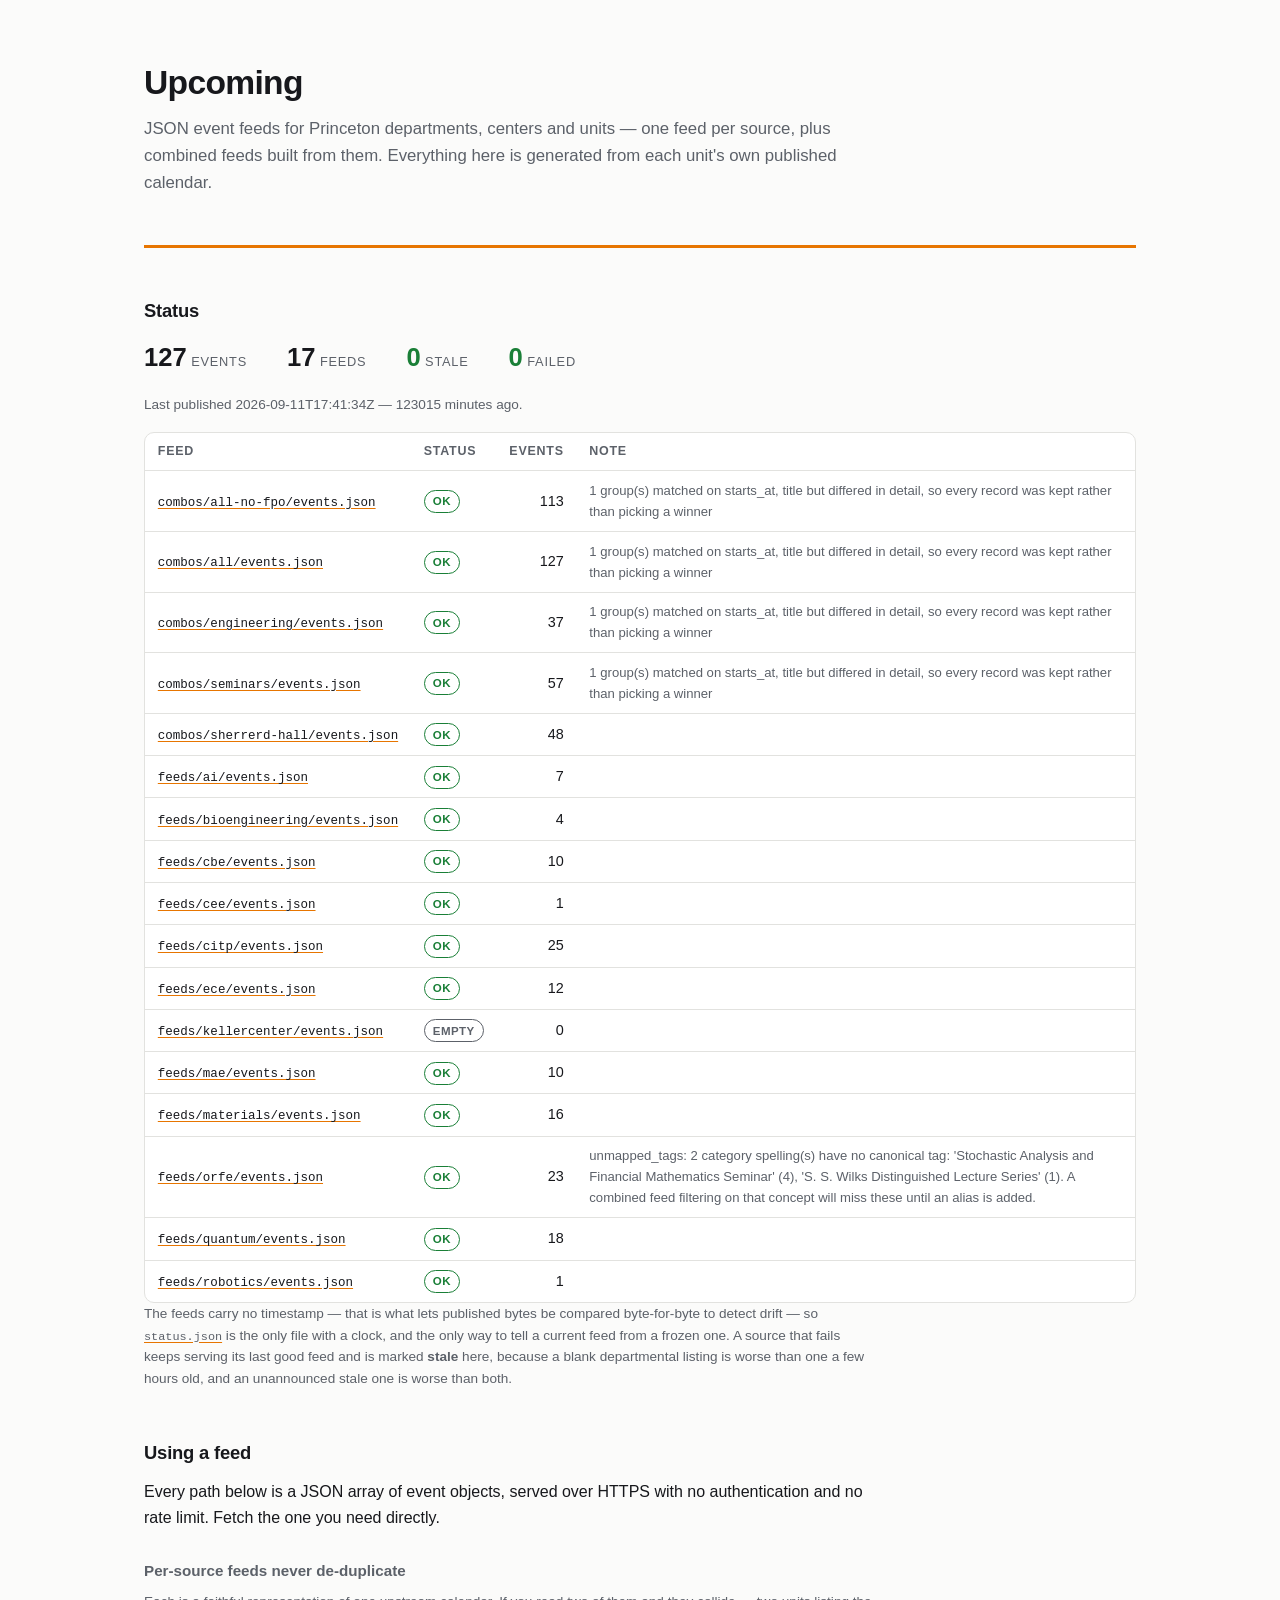
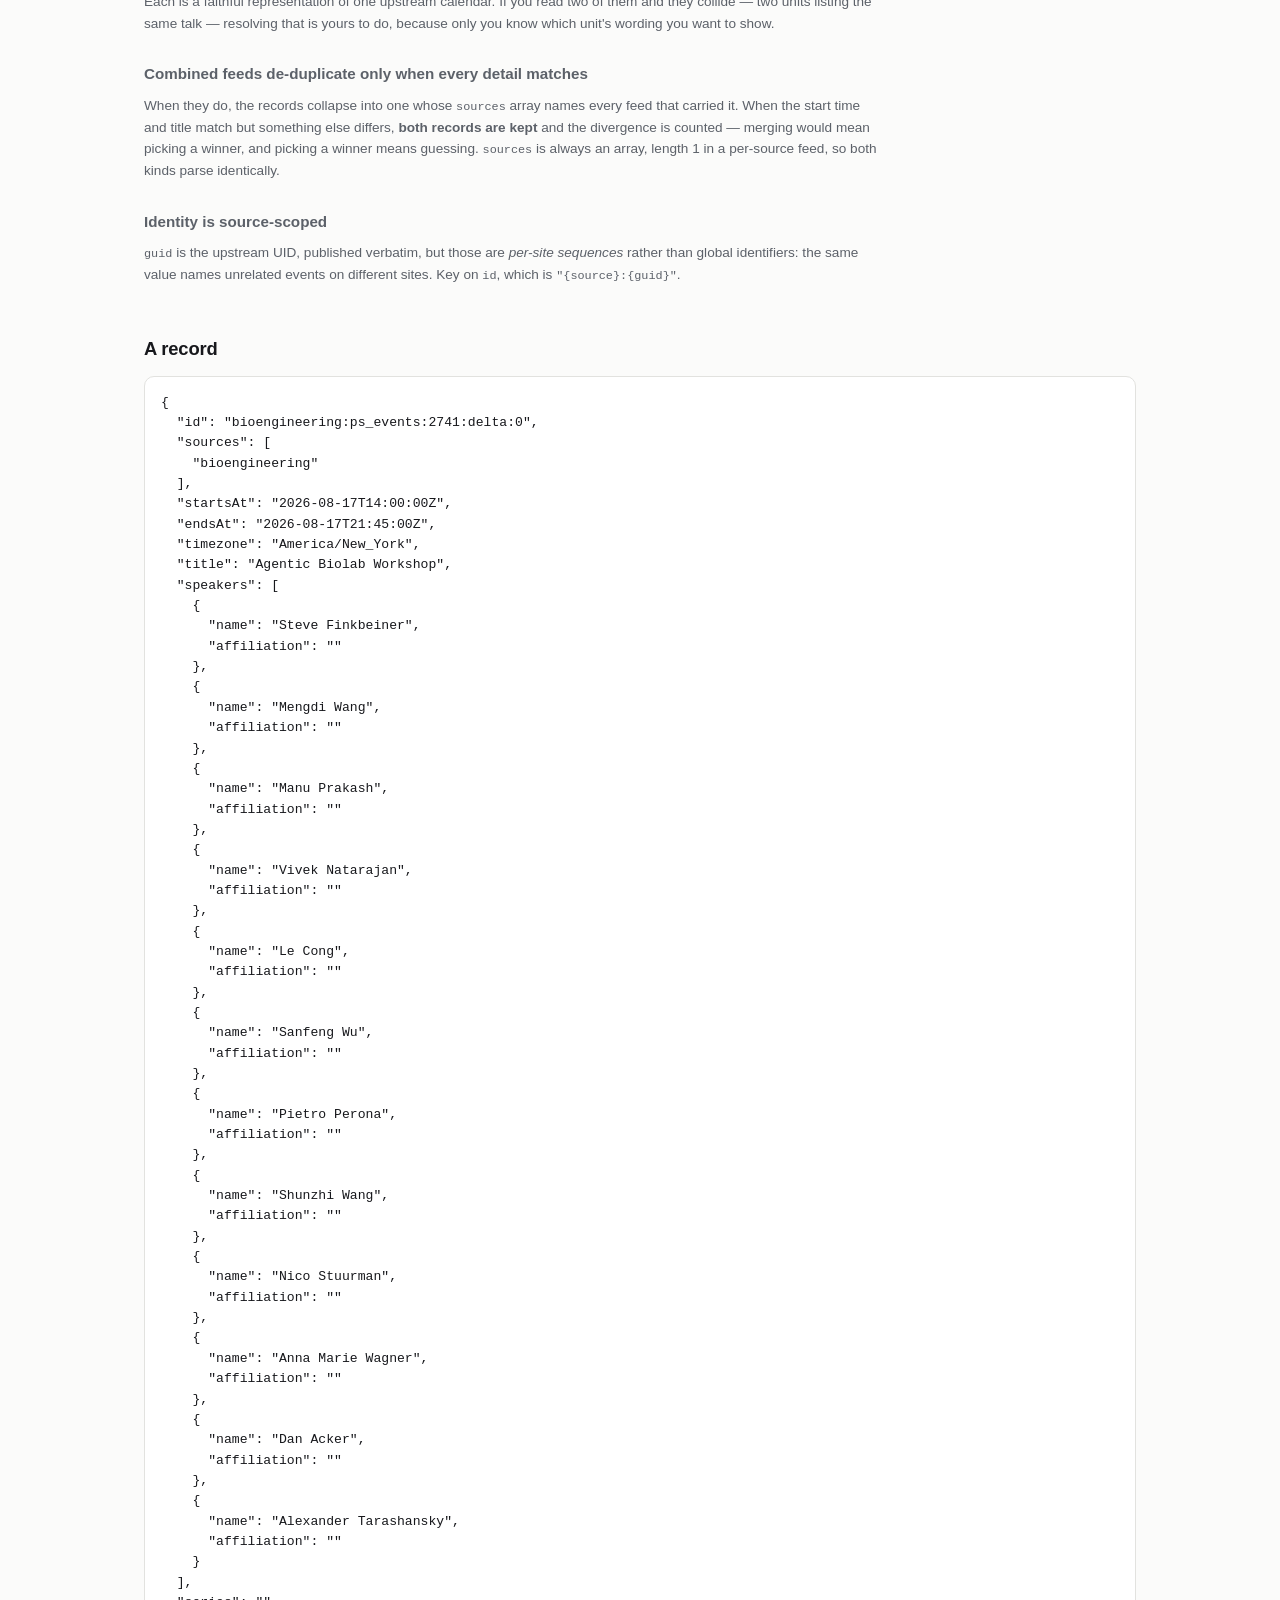
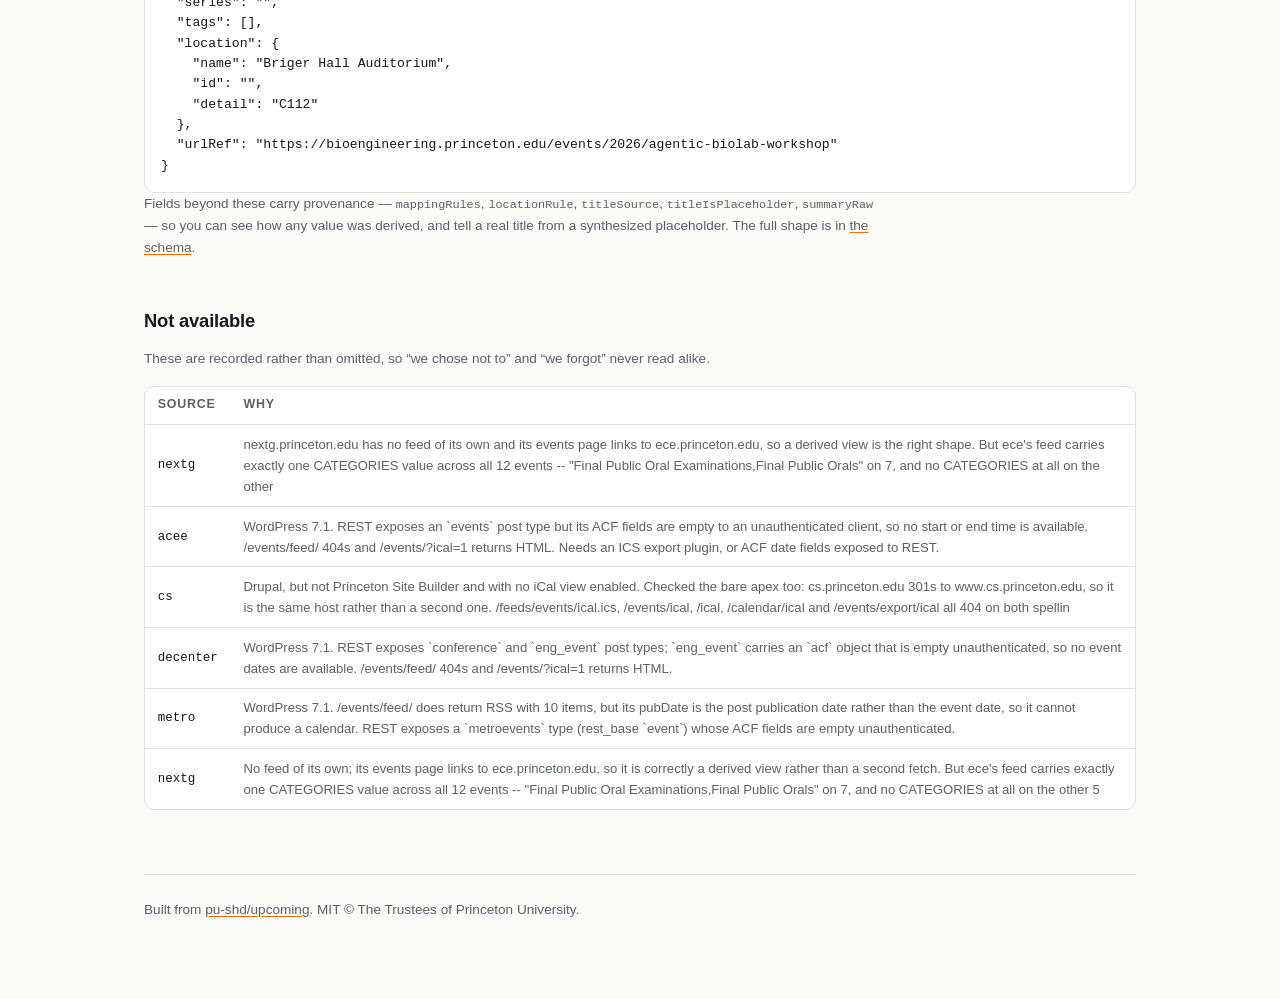
==== index.html @ e115f60d "Publish 2026-09-11T17:41:34Z" ====
<!doctype html>
<html lang="en">
<head>
<meta charset="utf-8">
<meta name="viewport" content="width=device-width, initial-scale=1">
<title>Upcoming — Princeton event feeds</title>
<meta name="description" content="JSON event feeds for Princeton departments, centers and units, with a published health manifest.">
<style>
  :root {
    color-scheme: light dark;
    --bg: #fbfbfa; --fg: #17181c; --dim: #5c6169; --line: #e2e2df;
    --card: #ffffff; --accent: #e77500; --ok: #1a7f37; --warn: #9a6700; --bad: #cf222e;
    --mono: ui-monospace, SFMono-Regular, "SF Mono", Menlo, Consolas, monospace;
  }
  @media (prefers-color-scheme: dark) {
    :root {
      --bg: #16171a; --fg: #e8e8e6; --dim: #9aa0a8; --line: #2b2d31;
      --card: #1c1e22; --accent: #f5942e; --ok: #3fb950; --warn: #d29922; --bad: #f85149;
    }
  }
  * { box-sizing: border-box; }
  body {
    margin: 0; padding: 0 1.25rem 5rem; background: var(--bg); color: var(--fg);
    font: 16px/1.6 -apple-system, BlinkMacSystemFont, "Segoe UI", Roboto, sans-serif;
    -webkit-font-smoothing: antialiased;
  }
  main { max-width: 62rem; margin: 0 auto; }
  header { padding: 3.5rem 0 2rem; border-bottom: 3px solid var(--accent); margin-bottom: 2.5rem; }
  h1 { margin: 0 0 .4rem; font-size: 2.1rem; letter-spacing: -.02em; }
  h2 { margin: 3rem 0 .75rem; font-size: 1.15rem; letter-spacing: -.01em; }
  h3 { margin: 1.75rem 0 .5rem; font-size: .95rem; color: var(--dim); font-weight: 600; }
  p  { margin: 0 0 1rem; max-width: 46rem; }
  .lede { font-size: 1.05rem; color: var(--dim); max-width: 44rem; }
  a { color: inherit; text-decoration-color: var(--accent); text-underline-offset: 2px; }
  code, .mono { font-family: var(--mono); font-size: .87em; }
  .card { background: var(--card); border: 1px solid var(--line); border-radius: 10px; }
  .scroll { overflow-x: auto; -webkit-overflow-scrolling: touch; }
  table { border-collapse: collapse; width: 100%; font-size: .9rem; }
  th, td { text-align: left; padding: .55rem .8rem; border-bottom: 1px solid var(--line); }
  th { font-weight: 600; font-size: .78rem; text-transform: uppercase; letter-spacing: .06em; color: var(--dim); }
  tbody tr:last-child td { border-bottom: 0; }
  td.n { text-align: right; font-variant-numeric: tabular-nums; }
  .pill {
    display: inline-block; padding: .08rem .5rem; border-radius: 999px;
    font-size: .72rem; font-weight: 600; text-transform: uppercase; letter-spacing: .04em;
    border: 1px solid currentColor;
  }
  .ok { color: var(--ok); } .warn { color: var(--warn); } .bad { color: var(--bad); }
  .dim { color: var(--dim); }
  .beat { display: flex; flex-wrap: wrap; gap: 1.5rem 2.5rem; align-items: baseline; margin-bottom: 1rem; }
  .beat b { font-size: 1.6rem; font-weight: 600; font-variant-numeric: tabular-nums; }
  .beat span { color: var(--dim); font-size: .8rem; text-transform: uppercase; letter-spacing: .06em; }
  .note { font-size: .85rem; color: var(--dim); max-width: 46rem; }
  .reason { font-size: .82rem; color: var(--dim); }
  pre { margin: 0; padding: 1rem; overflow-x: auto; font-family: var(--mono); font-size: .82rem; line-height: 1.55; }
  footer { margin-top: 4rem; padding-top: 1.5rem; border-top: 1px solid var(--line); font-size: .85rem; color: var(--dim); }
  #error { display: none; padding: 1rem; color: var(--bad); }
</style>
</head>
<body>
<main>

<header>
  <h1>Upcoming</h1>
  <p class="lede">
    JSON event feeds for Princeton departments, centers and units — one feed per source,
    plus combined feeds built from them. Everything here is generated from each unit's
    own published calendar.
  </p>
</header>

<!-- The page reads status.json rather than being generated alongside the feeds, so it
     cannot drift out of step with them and can be edited without a pipeline run. -->
<section>
  <h2>Status</h2>
  <div class="beat" id="beat"><span>loading…</span></div>
  <p class="note" id="stamp"></p>
  <div class="card scroll">
    <table>
      <thead>
        <tr><th>Feed</th><th>Status</th><th class="n">Events</th><th>Note</th></tr>
      </thead>
      <tbody id="rows"></tbody>
    </table>
  </div>
  <div id="error" class="card">
    Could not read <code>status.json</code>. The site is serving this page but not its
    manifest, which is itself a fault worth reporting.
  </div>
  <p class="note">
    The feeds carry no timestamp — that is what lets published bytes be compared
    byte-for-byte to detect drift — so
    <a href="status.json"><code>status.json</code></a> is the only file with a clock, and
    the only way to tell a current feed from a frozen one. A source that fails keeps
    serving its last good feed and is marked <b>stale</b> here, because a blank
    departmental listing is worse than one a few hours old, and an unannounced stale one
    is worse than both.
  </p>
</section>

<section>
  <h2>Using a feed</h2>
  <p>
    Every path below is a JSON array of event objects, served over HTTPS with no
    authentication and no rate limit. Fetch the one you need directly.
  </p>

  <h3>Per-source feeds never de-duplicate</h3>
  <p class="note">
    Each is a faithful representation of one upstream calendar. If you read two of them
    and they collide — two units listing the same talk — resolving that is yours to do,
    because only you know which unit's wording you want to show.
  </p>

  <h3>Combined feeds de-duplicate only when every detail matches</h3>
  <p class="note">
    When they do, the records collapse into one whose <code>sources</code> array names
    every feed that carried it. When the start time and title match but something else
    differs, <b>both records are kept</b> and the divergence is counted — merging would
    mean picking a winner, and picking a winner means guessing.
    <code>sources</code> is always an array, length 1 in a per-source feed, so both kinds
    parse identically.
  </p>

  <h3>Identity is source-scoped</h3>
  <p class="note">
    <code>guid</code> is the upstream UID, published verbatim, but those are
    <em>per-site sequences</em> rather than global identifiers: the same value names
    unrelated events on different sites. Key on <code>id</code>, which is
    <code>"{source}:{guid}"</code>.
  </p>
</section>

<section>
  <h2>A record</h2>
  <div class="card scroll"><pre id="sample">loading…</pre></div>
  <p class="note">
    Fields beyond these carry provenance — <code>mappingRules</code>,
    <code>locationRule</code>, <code>titleSource</code>,
    <code>titleIsPlaceholder</code>, <code>summaryRaw</code> — so you can see how any
    value was derived, and tell a real title from a synthesized placeholder. The full
    shape is in <a href="https://github.com/pu-shd/upcoming/blob/main/schema/event.schema.json">the schema</a>.
  </p>
</section>

<section>
  <h2>Not available</h2>
  <p class="note">
    These are recorded rather than omitted, so &ldquo;we chose not to&rdquo; and
    &ldquo;we forgot&rdquo; never read alike.
  </p>
  <div class="card scroll">
    <table>
      <thead><tr><th>Source</th><th>Why</th></tr></thead>
      <tbody id="disabled"></tbody>
    </table>
  </div>
</section>

<footer>
  Built from <a href="https://github.com/pu-shd/upcoming">pu-shd/upcoming</a>.
  MIT © The Trustees of Princeton University.
</footer>

</main>

<script>
(function () {
  var pill = function (text, kind) {
    return '<span class="pill ' + kind + '">' + text + '</span>';
  };
  var esc = function (s) {
    return String(s == null ? '' : s).replace(/[&<>"]/g, function (c) {
      return { '&': '&amp;', '<': '&lt;', '>': '&gt;', '"': '&quot;' }[c];
    });
  };

  fetch('status.json', { cache: 'no-store' })
    .then(function (r) { if (!r.ok) { throw new Error(r.status); } return r.json(); })
    .then(function (doc) {
      var feeds = doc.feeds || [];
      var live = feeds.filter(function (f) { return f.status !== 'disabled'; });
      var gone = feeds.filter(function (f) { return f.status === 'disabled'; });
      var s = doc.summary || {};

      document.getElementById('beat').innerHTML =
        '<div><b>' + (s.events || 0) + '</b> <span>events</span></div>' +
        '<div><b>' + live.length + '</b> <span>feeds</span></div>' +
        '<div class="' + (s.stale ? 'warn' : 'ok') + '"><b>' + (s.stale || 0) +
        '</b> <span>stale</span></div>' +
        '<div class="' + (s.failed ? 'bad' : 'ok') + '"><b>' + (s.failed || 0) +
        '</b> <span>failed</span></div>';

      // Rendered from the published stamp rather than from the browser's clock, so what
      // this line claims is exactly what the manifest says.
      var when = doc.generatedAt;
      var age = Math.round((Date.now() - Date.parse(when)) / 60000);
      document.getElementById('stamp').textContent =
        'Last published ' + when + (isFinite(age) ? ' — ' + age + ' minutes ago.' : '.');

      document.getElementById('rows').innerHTML = live.map(function (f) {
        var kind = f.stale ? 'warn' : (f.status === 'ok' ? 'ok' :
                   f.status === 'empty' ? 'dim' : 'bad');
        var label = f.stale ? 'stale' : f.status;
        var note = [f.detail].concat(f.notes || []).filter(Boolean).join(' ');
        return '<tr><td><a class="mono" href="' + esc(f.path) + '">' + esc(f.path) +
               '</a></td><td>' + pill(esc(label), kind) + '</td><td class="n">' +
               f.events + '</td><td class="reason">' + esc(note) + '</td></tr>';
      }).join('');

      document.getElementById('disabled').innerHTML = gone.map(function (f) {
        var name = f.path.replace(/^(feeds|combos)\//, '').replace(/\/events\.json$/, '');
        return '<tr><td class="mono">' + esc(name) + '</td><td class="reason">' +
               esc(f.detail) + '</td></tr>';
      }).join('');

      // A real record from a real feed, so the example cannot describe a shape we do not
      // actually publish.
      var first = live.filter(function (f) { return f.events > 0; })[0];
      return first ? fetch(first.path).then(function (r) { return r.json(); }) : null;
    })
    .then(function (events) {
      if (!events || !events.length) { return; }
      var e = events[0];
      var keep = ['id', 'sources', 'startsAt', 'endsAt', 'timezone', 'title', 'speakers',
                  'series', 'tags', 'location', 'urlRef'];
      var trimmed = {};
      keep.forEach(function (k) { if (k in e) { trimmed[k] = e[k]; } });
      document.getElementById('sample').textContent = JSON.stringify(trimmed, null, 2);
    })
    .catch(function () {
      document.getElementById('beat').innerHTML = '';
      document.getElementById('stamp').textContent = '';
      document.getElementById('error').style.display = 'block';
      document.getElementById('sample').textContent =
        'Could not load a sample record.';
    });
})();
</script>
</body>
</html>
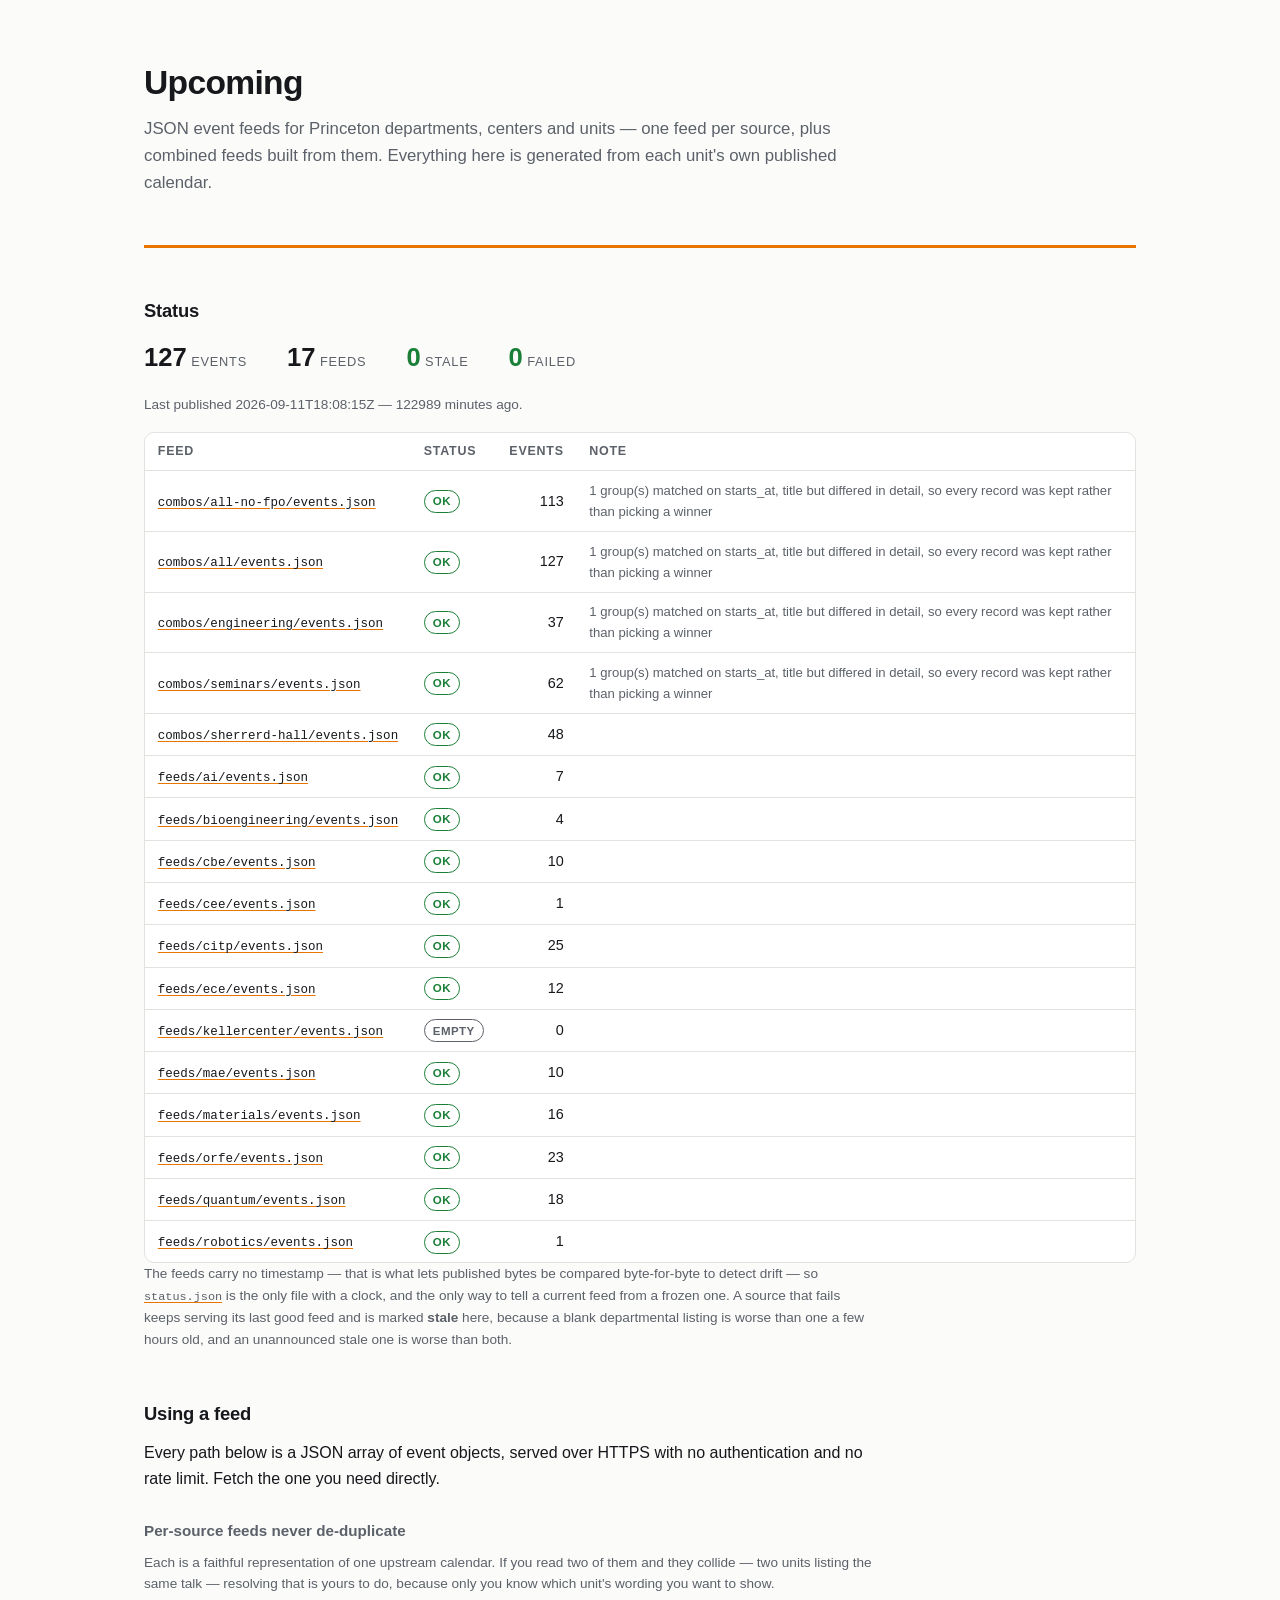
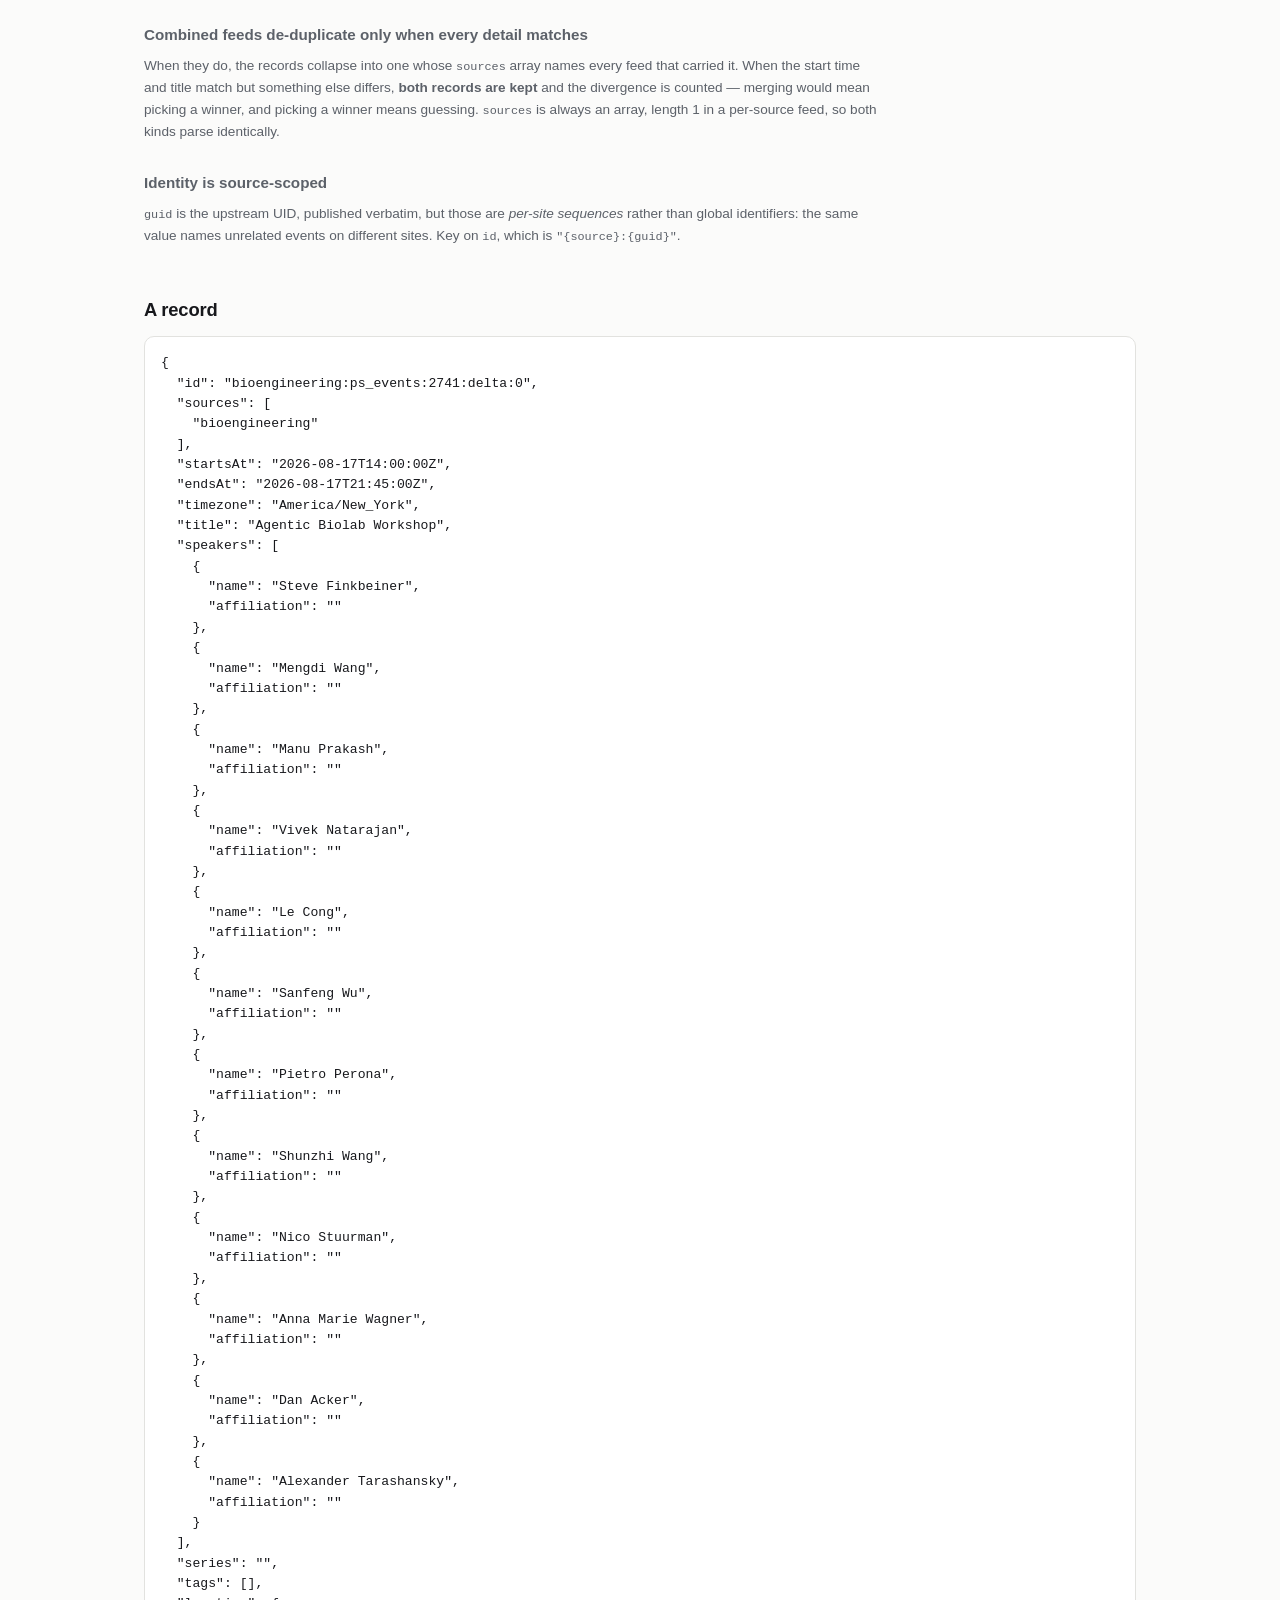
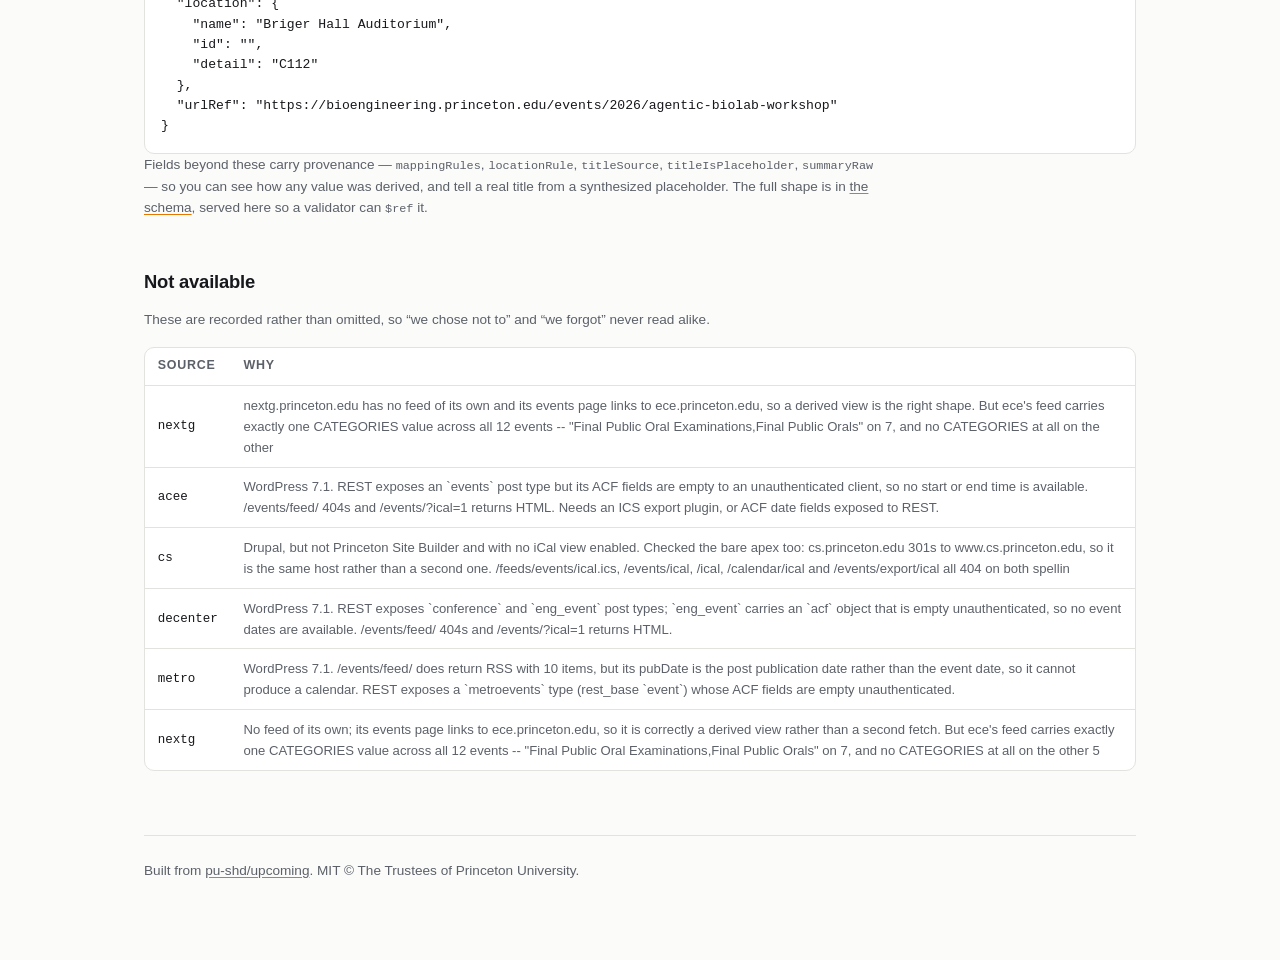
==== commit 9db1bb8f: "Publish 2026-09-11T18:08:15Z" ====
--- a/index.html
+++ b/index.html
@@ -139,7 +139,8 @@
     <code>locationRule</code>, <code>titleSource</code>,
     <code>titleIsPlaceholder</code>, <code>summaryRaw</code> — so you can see how any
     value was derived, and tell a real title from a synthesized placeholder. The full
-    shape is in <a href="https://github.com/pu-shd/upcoming/blob/main/schema/event.schema.json">the schema</a>.
+    shape is in <a href="schema/events.schema.json">the schema</a>, served here so a
+    validator can <code>$ref</code> it.
   </p>
 </section>
 
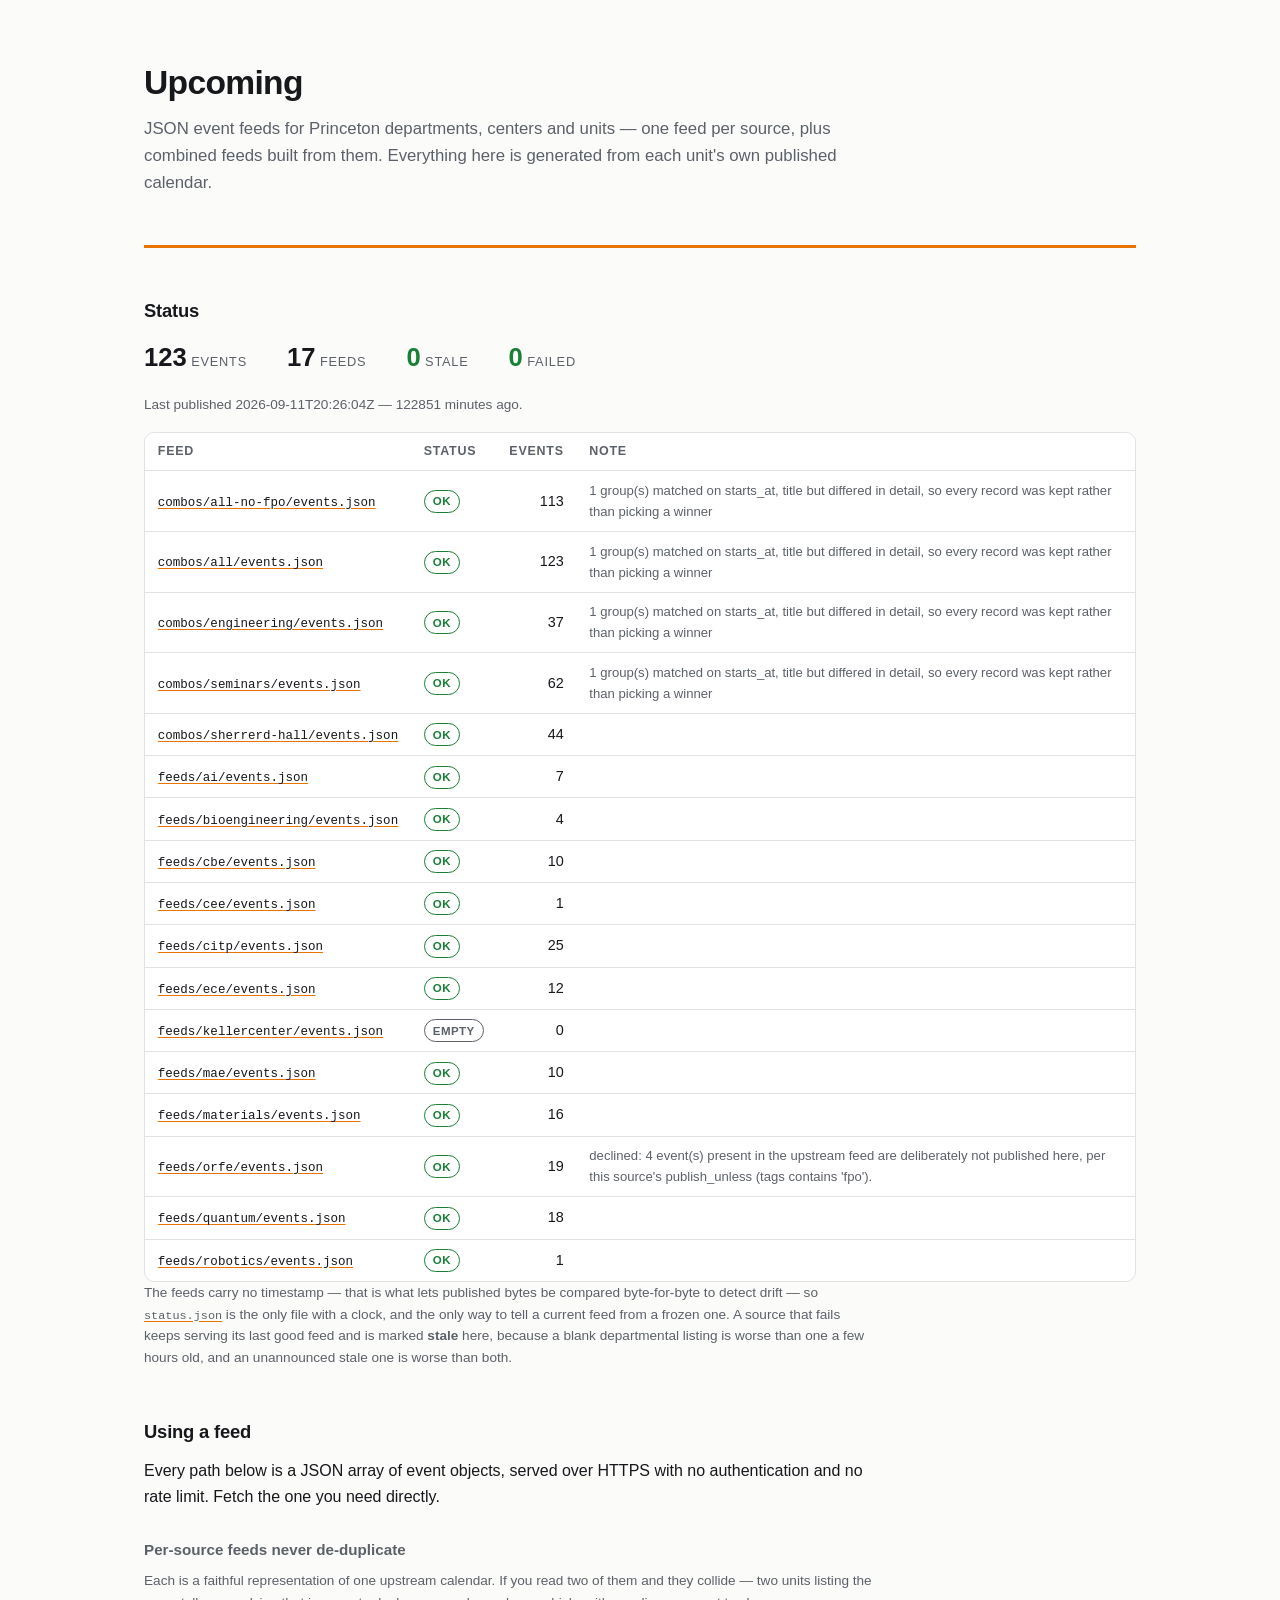
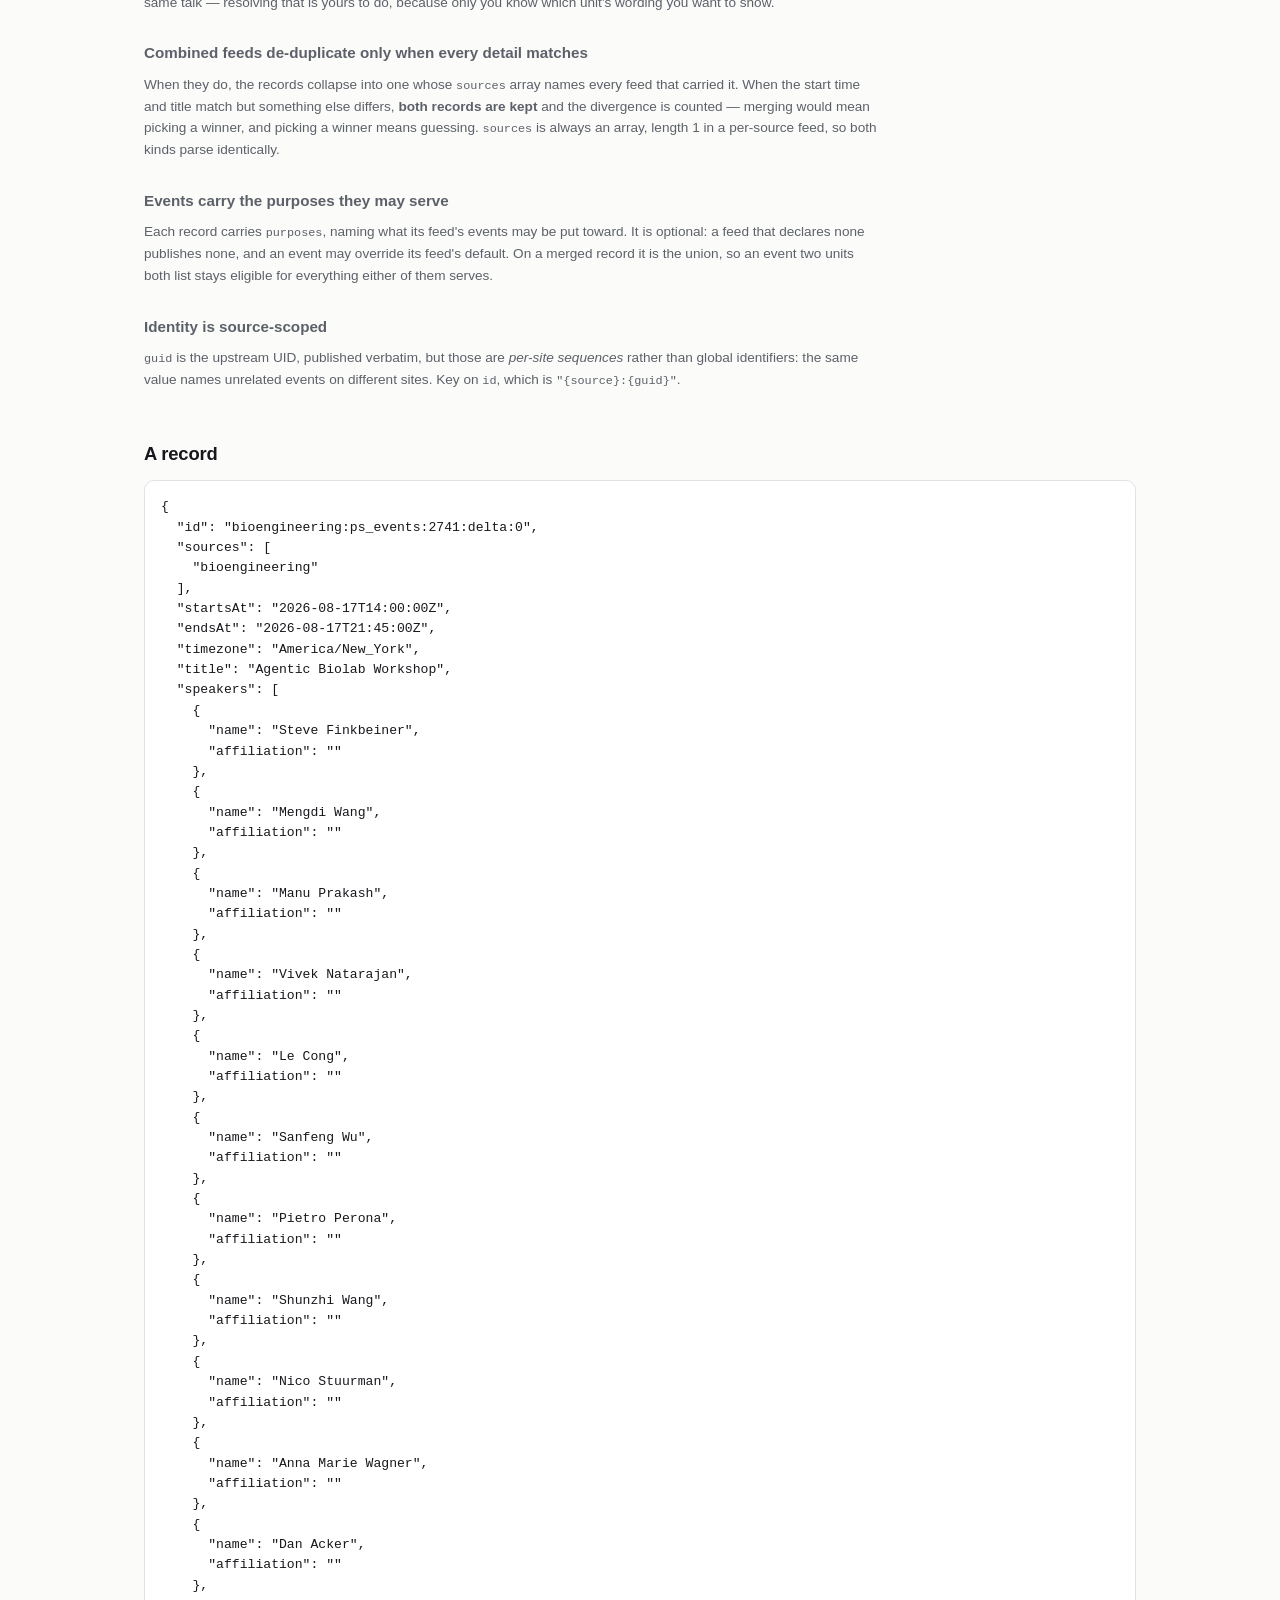
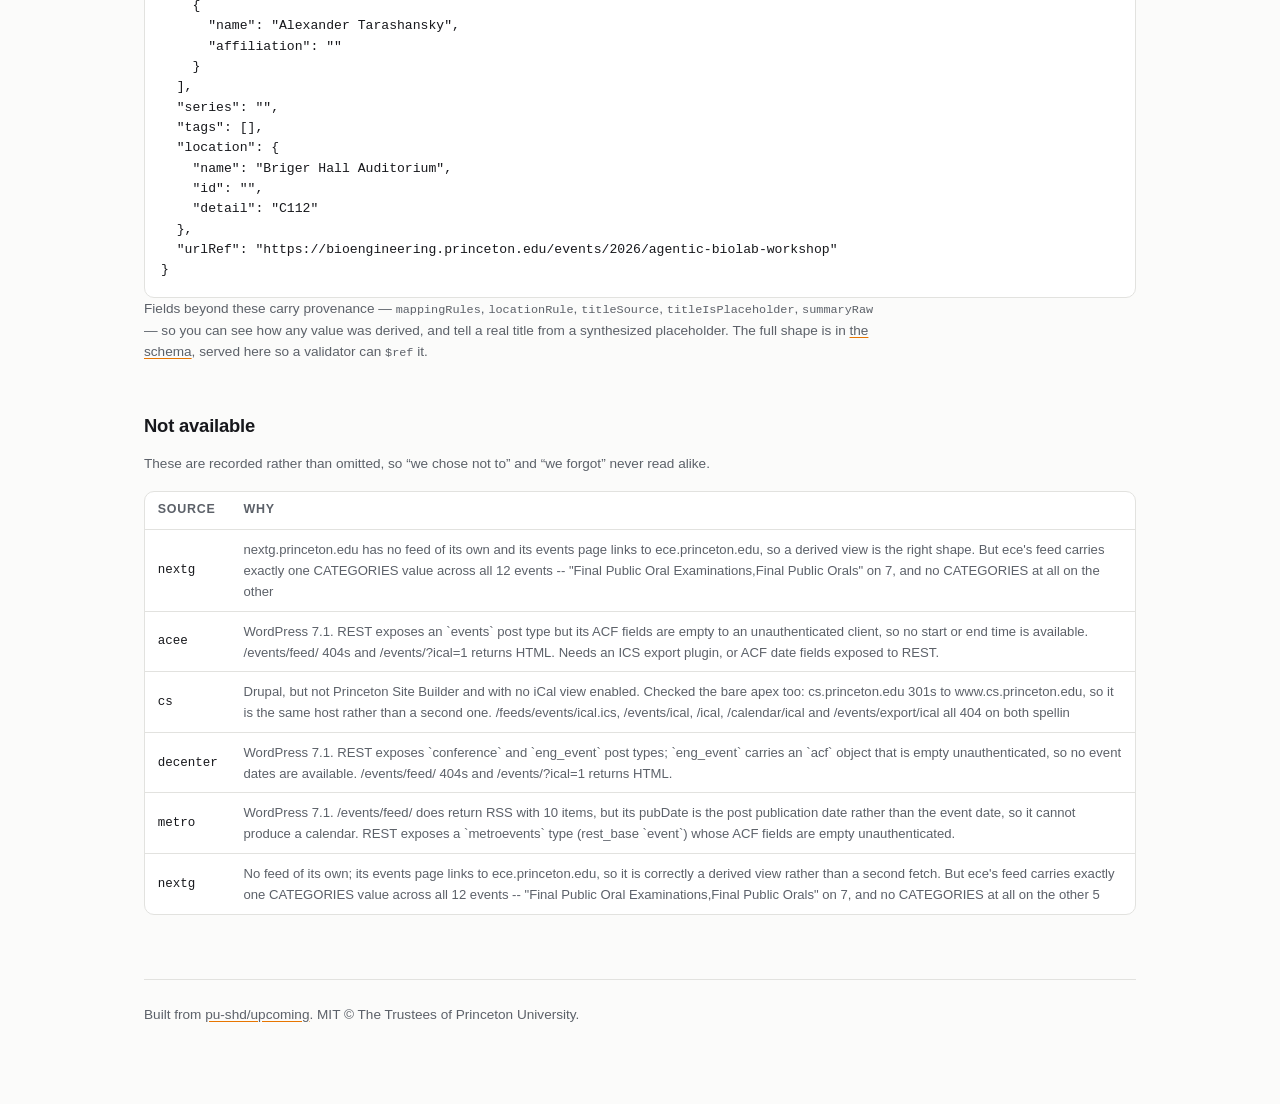
==== commit 03d7887f: "Publish 2026-09-11T20:26:04Z" ====
--- a/index.html
+++ b/index.html
@@ -120,6 +120,14 @@
     mean picking a winner, and picking a winner means guessing.
     <code>sources</code> is always an array, length 1 in a per-source feed, so both kinds
     parse identically.
+  </p>
+
+  <h3>Events carry the purposes they may serve</h3>
+  <p class="note">
+    Each record carries <code>purposes</code>, naming what its feed's events may be put
+    toward. It is optional: a feed that declares none publishes none, and an event may
+    override its feed's default. On a merged record it is the union, so an event two units
+    both list stays eligible for everything either of them serves.
   </p>
 
   <h3>Identity is source-scoped</h3>
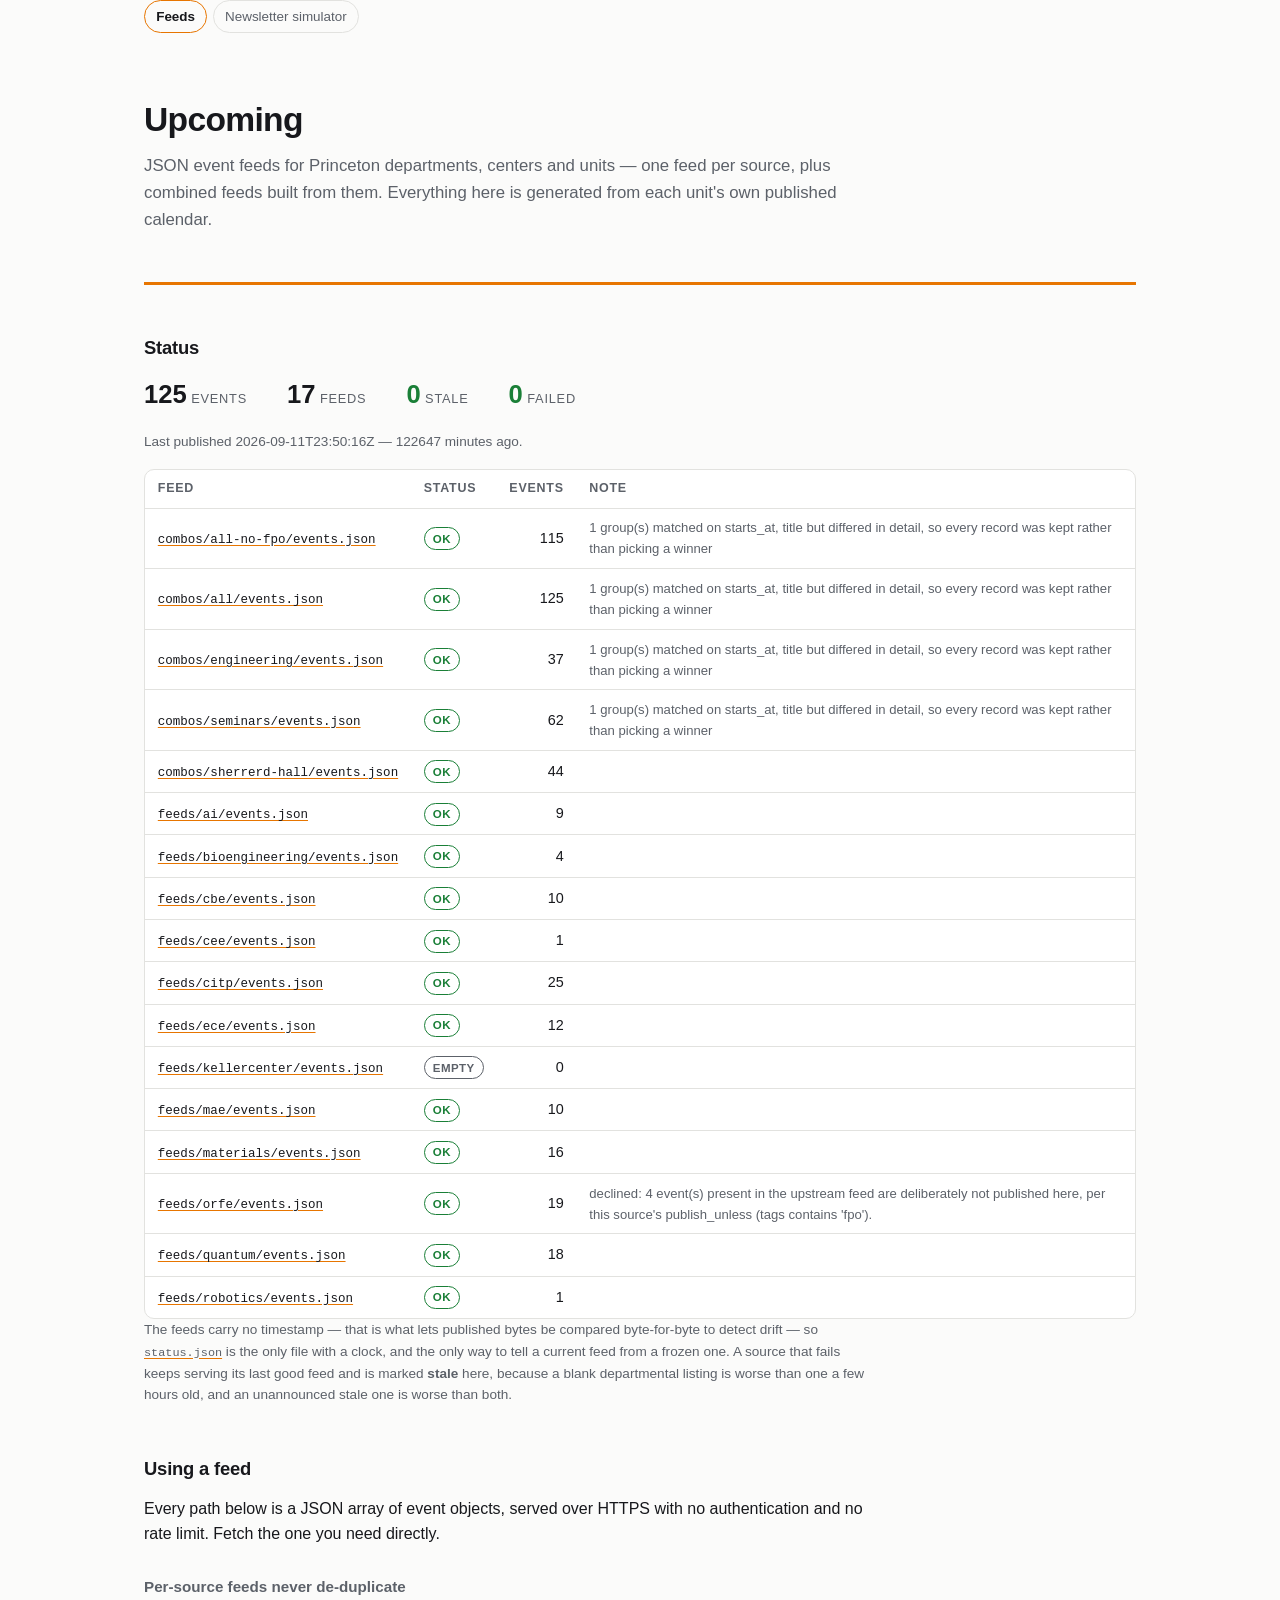
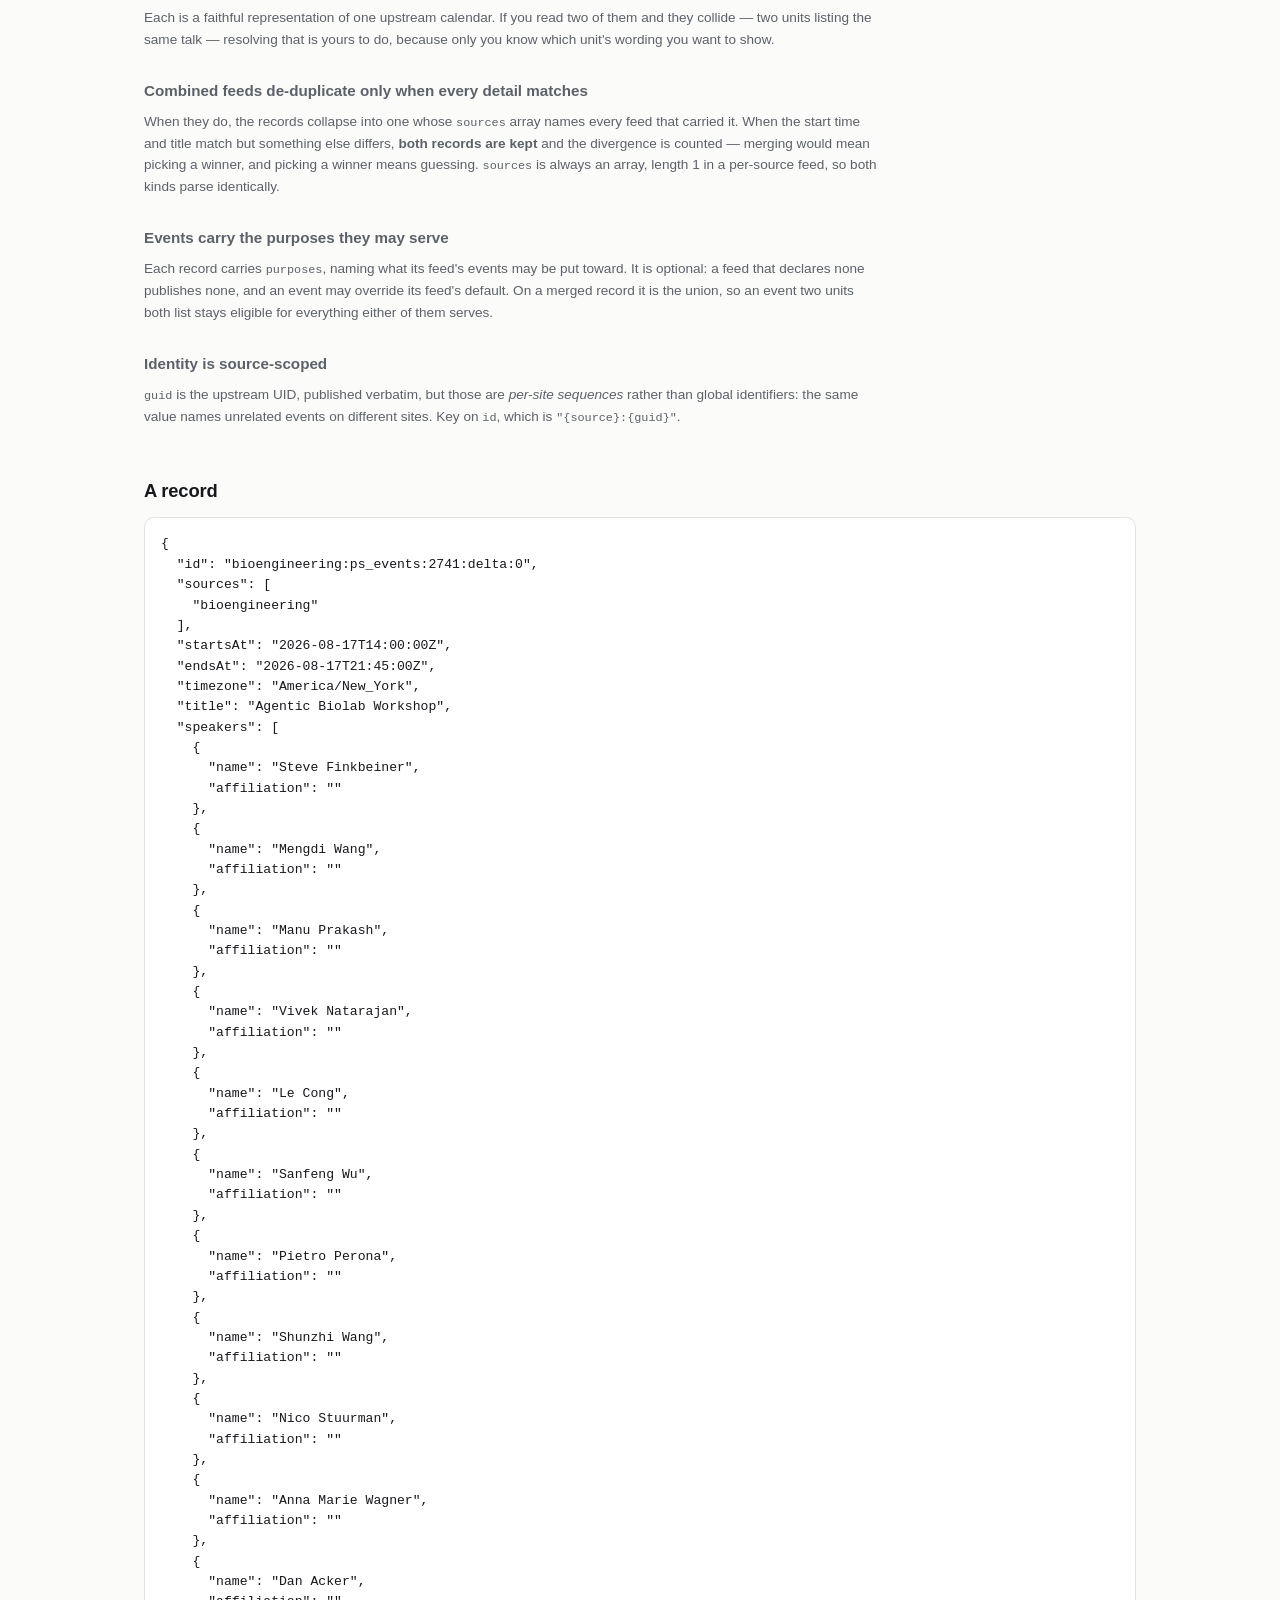
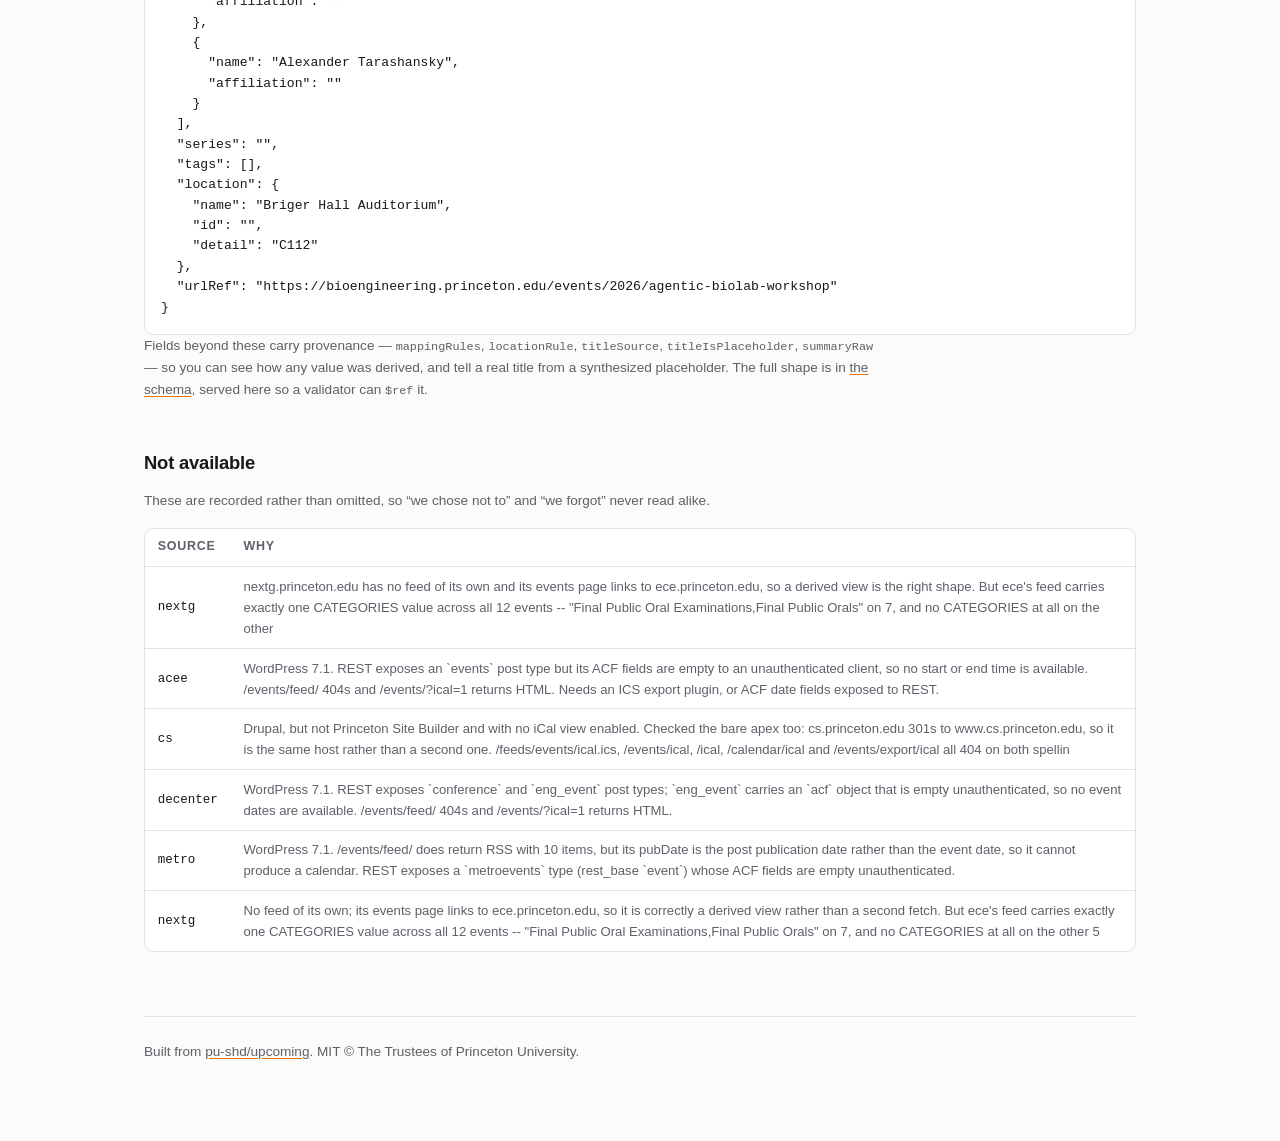
==== commit 8c5d2ffc: "Publish 2026-09-11T23:50:17Z" ====
--- a/index.html
+++ b/index.html
@@ -5,60 +5,17 @@
 <meta name="viewport" content="width=device-width, initial-scale=1">
 <title>Upcoming — Princeton event feeds</title>
 <meta name="description" content="JSON event feeds for Princeton departments, centers and units, with a published health manifest.">
-<style>
-  :root {
-    color-scheme: light dark;
-    --bg: #fbfbfa; --fg: #17181c; --dim: #5c6169; --line: #e2e2df;
-    --card: #ffffff; --accent: #e77500; --ok: #1a7f37; --warn: #9a6700; --bad: #cf222e;
-    --mono: ui-monospace, SFMono-Regular, "SF Mono", Menlo, Consolas, monospace;
-  }
-  @media (prefers-color-scheme: dark) {
-    :root {
-      --bg: #16171a; --fg: #e8e8e6; --dim: #9aa0a8; --line: #2b2d31;
-      --card: #1c1e22; --accent: #f5942e; --ok: #3fb950; --warn: #d29922; --bad: #f85149;
-    }
-  }
-  * { box-sizing: border-box; }
-  body {
-    margin: 0; padding: 0 1.25rem 5rem; background: var(--bg); color: var(--fg);
-    font: 16px/1.6 -apple-system, BlinkMacSystemFont, "Segoe UI", Roboto, sans-serif;
-    -webkit-font-smoothing: antialiased;
-  }
-  main { max-width: 62rem; margin: 0 auto; }
-  header { padding: 3.5rem 0 2rem; border-bottom: 3px solid var(--accent); margin-bottom: 2.5rem; }
-  h1 { margin: 0 0 .4rem; font-size: 2.1rem; letter-spacing: -.02em; }
-  h2 { margin: 3rem 0 .75rem; font-size: 1.15rem; letter-spacing: -.01em; }
-  h3 { margin: 1.75rem 0 .5rem; font-size: .95rem; color: var(--dim); font-weight: 600; }
-  p  { margin: 0 0 1rem; max-width: 46rem; }
-  .lede { font-size: 1.05rem; color: var(--dim); max-width: 44rem; }
-  a { color: inherit; text-decoration-color: var(--accent); text-underline-offset: 2px; }
-  code, .mono { font-family: var(--mono); font-size: .87em; }
-  .card { background: var(--card); border: 1px solid var(--line); border-radius: 10px; }
-  .scroll { overflow-x: auto; -webkit-overflow-scrolling: touch; }
-  table { border-collapse: collapse; width: 100%; font-size: .9rem; }
-  th, td { text-align: left; padding: .55rem .8rem; border-bottom: 1px solid var(--line); }
-  th { font-weight: 600; font-size: .78rem; text-transform: uppercase; letter-spacing: .06em; color: var(--dim); }
-  tbody tr:last-child td { border-bottom: 0; }
-  td.n { text-align: right; font-variant-numeric: tabular-nums; }
-  .pill {
-    display: inline-block; padding: .08rem .5rem; border-radius: 999px;
-    font-size: .72rem; font-weight: 600; text-transform: uppercase; letter-spacing: .04em;
-    border: 1px solid currentColor;
-  }
-  .ok { color: var(--ok); } .warn { color: var(--warn); } .bad { color: var(--bad); }
-  .dim { color: var(--dim); }
-  .beat { display: flex; flex-wrap: wrap; gap: 1.5rem 2.5rem; align-items: baseline; margin-bottom: 1rem; }
-  .beat b { font-size: 1.6rem; font-weight: 600; font-variant-numeric: tabular-nums; }
-  .beat span { color: var(--dim); font-size: .8rem; text-transform: uppercase; letter-spacing: .06em; }
-  .note { font-size: .85rem; color: var(--dim); max-width: 46rem; }
-  .reason { font-size: .82rem; color: var(--dim); }
-  pre { margin: 0; padding: 1rem; overflow-x: auto; font-family: var(--mono); font-size: .82rem; line-height: 1.55; }
-  footer { margin-top: 4rem; padding-top: 1.5rem; border-top: 1px solid var(--line); font-size: .85rem; color: var(--dim); }
-  #error { display: none; padding: 1rem; color: var(--bad); }
-</style>
+<link rel="stylesheet" href="style.css">
 </head>
 <body>
 <main>
+
+<nav aria-label="Pages">
+  <ul class="nav">
+    <li><a href="index.html" aria-current="page">Feeds</a></li>
+    <li><a href="simulator.html">Newsletter simulator</a></li>
+  </ul>
+</nav>
 
 <header>
   <h1>Upcoming</h1>
--- a/style.css
+++ b/style.css
@@ -0,0 +1,164 @@
+/* Shared by every page on this site.
+ *
+ * Extracted rather than copied into each page. Duplicating it would be clone-and-retarget
+ * in miniature, which is the failure the simulator page exists to demonstrate an
+ * alternative to -- the two predecessor repositories ship byte-identical simulator
+ * JavaScript, and that is how their behaviour drifted from the Python it claims to mirror.
+ */
+
+:root {
+  color-scheme: light dark;
+  --bg: #fbfbfa; --fg: #17181c; --dim: #5c6169; --line: #e2e2df;
+  --card: #ffffff; --accent: #e77500; --ok: #1a7f37; --warn: #9a6700; --bad: #cf222e;
+  --mono: ui-monospace, SFMono-Regular, "SF Mono", Menlo, Consolas, monospace;
+}
+
+@media (prefers-color-scheme: dark) {
+  :root {
+    --bg: #16171a; --fg: #e8e8e6; --dim: #9aa0a8; --line: #2b2d31;
+    --card: #1c1e22; --accent: #f5942e; --ok: #3fb950; --warn: #d29922; --bad: #f85149;
+  }
+}
+
+* { box-sizing: border-box; }
+
+body {
+  margin: 0; padding: 0 1.25rem 5rem; background: var(--bg); color: var(--fg);
+  font: 16px/1.6 -apple-system, BlinkMacSystemFont, "Segoe UI", Roboto, sans-serif;
+  -webkit-font-smoothing: antialiased;
+}
+
+main { max-width: 62rem; margin: 0 auto; }
+header { padding: 2rem 0 2rem; border-bottom: 3px solid var(--accent); margin-bottom: 2.5rem; }
+h1 { margin: 0 0 .4rem; font-size: 2.1rem; letter-spacing: -.02em; }
+h2 { margin: 3rem 0 .75rem; font-size: 1.15rem; letter-spacing: -.01em; }
+h3 { margin: 1.75rem 0 .5rem; font-size: .95rem; color: var(--dim); font-weight: 600; }
+p  { margin: 0 0 1rem; max-width: 46rem; }
+.lede { font-size: 1.05rem; color: var(--dim); max-width: 44rem; }
+a { color: inherit; text-decoration-color: var(--accent); text-underline-offset: 2px; }
+code, .mono { font-family: var(--mono); font-size: .87em; }
+.card { background: var(--card); border: 1px solid var(--line); border-radius: 10px; }
+.scroll { overflow-x: auto; -webkit-overflow-scrolling: touch; }
+table { border-collapse: collapse; width: 100%; font-size: .9rem; }
+th, td { text-align: left; padding: .55rem .8rem; border-bottom: 1px solid var(--line); }
+th { font-weight: 600; font-size: .78rem; text-transform: uppercase; letter-spacing: .06em; color: var(--dim); }
+tbody tr:last-child td { border-bottom: 0; }
+td.n { text-align: right; font-variant-numeric: tabular-nums; }
+
+.pill {
+  display: inline-block; padding: .08rem .5rem; border-radius: 999px;
+  font-size: .72rem; font-weight: 600; text-transform: uppercase; letter-spacing: .04em;
+  border: 1px solid currentColor;
+}
+.ok { color: var(--ok); } .warn { color: var(--warn); } .bad { color: var(--bad); }
+.dim { color: var(--dim); }
+
+.beat { display: flex; flex-wrap: wrap; gap: 1.5rem 2.5rem; align-items: baseline; margin-bottom: 1rem; }
+.beat b { font-size: 1.6rem; font-weight: 600; font-variant-numeric: tabular-nums; }
+.beat span { color: var(--dim); font-size: .8rem; text-transform: uppercase; letter-spacing: .06em; }
+
+.note { font-size: .85rem; color: var(--dim); max-width: 46rem; }
+.reason { font-size: .82rem; color: var(--dim); }
+pre { margin: 0; padding: 1rem; overflow-x: auto; font-family: var(--mono); font-size: .82rem; line-height: 1.55; }
+footer { margin-top: 4rem; padding-top: 1.5rem; border-top: 1px solid var(--line); font-size: .85rem; color: var(--dim); }
+
+#error { display: none; padding: 1rem; color: var(--bad); }
+
+:focus-visible { outline: 2px solid var(--accent); outline-offset: 2px; }
+
+/* ------------------------------------------------------------------ navigation ----- */
+
+.nav {
+  display: flex; flex-wrap: wrap; gap: .35rem;
+  margin: 0 0 1.75rem; padding: 0; list-style: none;
+  font-size: .84rem;
+}
+.nav a {
+  display: block; padding: .3rem .7rem; border-radius: 999px;
+  border: 1px solid var(--line); color: var(--dim); text-decoration: none;
+}
+.nav a:hover { border-color: var(--accent); color: var(--fg); }
+.nav a[aria-current="page"] {
+  border-color: var(--accent); color: var(--fg); font-weight: 600;
+}
+
+/* ------------------------------------------------------------------- controls ------ */
+
+.controls { display: flex; flex-wrap: wrap; gap: 1.25rem 1.75rem; align-items: flex-start; }
+.field { display: flex; flex-direction: column; gap: .3rem; }
+.field > label { font-size: .78rem; text-transform: uppercase; letter-spacing: .06em; color: var(--dim); font-weight: 600; }
+.field input, .field select {
+  font: inherit; font-size: .92rem; padding: .4rem .55rem;
+  background: var(--card); color: var(--fg);
+  border: 1px solid var(--line); border-radius: 7px;
+}
+.field .hint { font-size: .78rem; color: var(--dim); margin: 0; min-height: 1.2em; }
+
+button {
+  font: inherit; font-size: .87rem; padding: .4rem .8rem;
+  background: var(--card); color: var(--fg);
+  border: 1px solid var(--line); border-radius: 7px; cursor: pointer;
+}
+button:hover:not(:disabled) { border-color: var(--accent); }
+button:disabled { opacity: .55; cursor: default; }
+.linkbtn {
+  background: none; border: 0; padding: 0; color: var(--dim);
+  text-decoration: underline; text-decoration-color: var(--accent);
+  text-underline-offset: 2px; font-size: .84rem;
+}
+.linkbtn:hover { color: var(--fg); }
+.btnrow { display: flex; flex-wrap: wrap; gap: .5rem; align-items: center; margin: 1rem 0 0; }
+
+details { margin: 1.25rem 0 0; }
+summary { cursor: pointer; font-size: .89rem; color: var(--dim); }
+summary:hover { color: var(--fg); }
+details > *:not(summary) { margin-top: .85rem; }
+
+/* The source picker. A checkbox per feed, discovered from status.json -- never a list
+   written into the page, which is what lets a thirteenth feed appear without an edit. */
+.sources {
+  display: grid; grid-template-columns: repeat(auto-fill, minmax(15rem, 1fr));
+  gap: .3rem .9rem; margin: 0; padding: 1rem; list-style: none;
+}
+.sources li { margin: 0; }
+.sources label { display: flex; gap: .5rem; align-items: baseline; font-size: .89rem; }
+.sources input { margin: 0; accent-color: var(--accent); }
+.sources .count { color: var(--dim); font-size: .8rem; font-variant-numeric: tabular-nums; }
+.sources .off { color: var(--dim); }
+.sources .off label { cursor: not-allowed; }
+
+.derived { font-size: .9rem; margin: 1.25rem 0 0; }
+.status { font-size: .88rem; margin: 1.25rem 0 0; }
+.status.error { color: var(--bad); }
+.status.warn { color: var(--warn); }
+
+.summary { display: flex; flex-wrap: wrap; gap: 1.25rem 2.5rem; margin: 1.5rem 0 0; }
+.summary div { display: flex; flex-direction: column; gap: .1rem; }
+.summary dt { font-size: .76rem; text-transform: uppercase; letter-spacing: .06em; color: var(--dim); }
+.summary dd { margin: 0; font-size: 1.35rem; font-weight: 600; font-variant-numeric: tabular-nums; }
+.summary.detail dd { font-size: .92rem; font-weight: 400; }
+
+.when { white-space: nowrap; font-variant-numeric: tabular-nums; }
+.placeholder-flag { color: var(--warn); font-size: .78rem; white-space: nowrap; }
+
+/* ------------------------------------------------------------------- the export ---- */
+
+/* Styled to read as the editors' own composition rather than as this site: a flat
+   sequence of day headings and labelled fields, which is what survives a paste into
+   Mailchimp. */
+.export {
+  padding: 1.25rem 1.5rem; font-size: .92rem;
+  max-height: 32rem; overflow-y: auto;
+}
+.export h3.day {
+  margin: 1.75rem 0 .75rem; padding-bottom: .3rem;
+  border-bottom: 1px solid var(--line);
+  font-size: 1rem; color: var(--fg); font-weight: 700;
+}
+.export h3.day:first-child { margin-top: 0; }
+.export .ev { margin: 0 0 1.5rem; }
+.export .ev-title { font-weight: 700; margin: 0 0 .15rem; max-width: none; }
+.export .ev-time { margin: 0 0 .4rem; color: var(--dim); }
+.export dl { margin: 0; display: grid; grid-template-columns: max-content 1fr; gap: .1rem .6rem; }
+.export dt { font-weight: 600; }
+.export dd { margin: 0; }
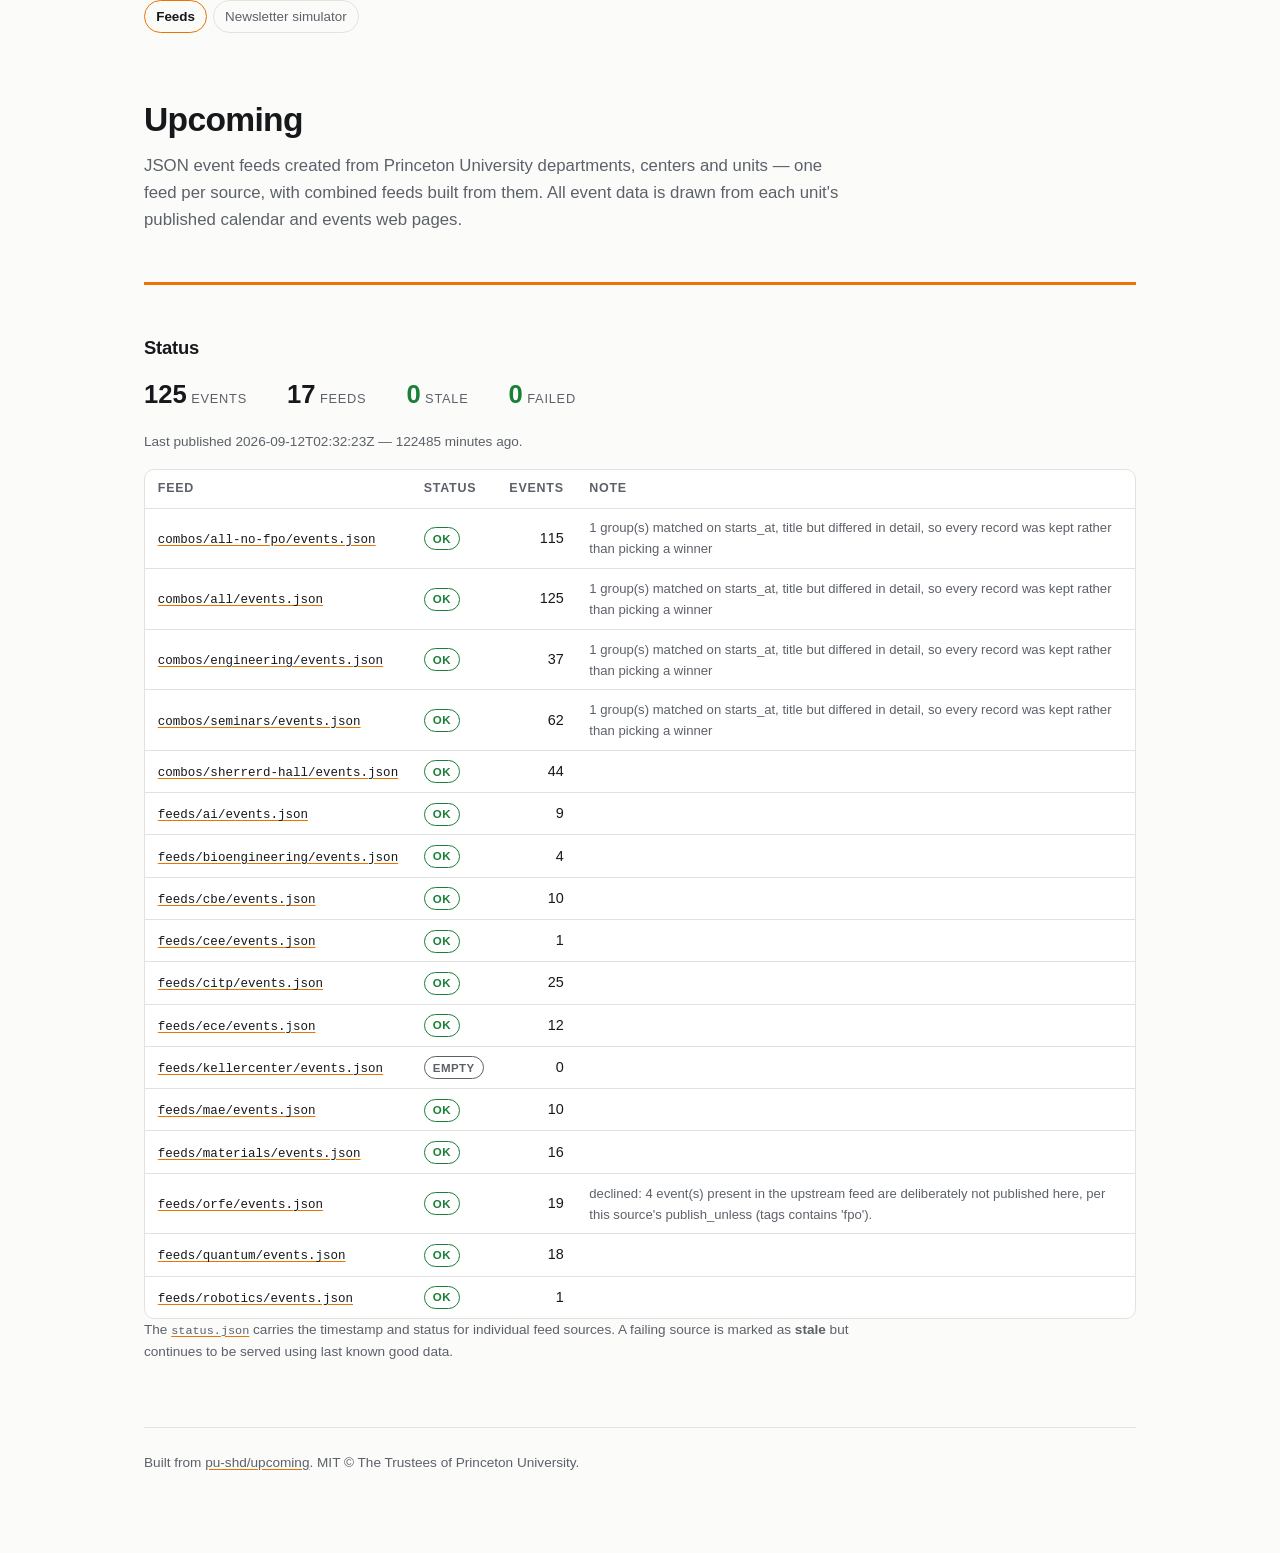
==== commit 10badf30: "Publish 2026-09-12T02:32:23Z" ====
--- a/index.html
+++ b/index.html
@@ -20,9 +20,9 @@
 <header>
   <h1>Upcoming</h1>
   <p class="lede">
-    JSON event feeds for Princeton departments, centers and units — one feed per source,
-    plus combined feeds built from them. Everything here is generated from each unit's
-    own published calendar.
+    JSON event feeds created from Princeton University departments, centers and units —
+    one feed per source, with combined feeds built from them. All event data is drawn from
+    each unit's published calendar and events web pages.
   </p>
 </header>
 
@@ -45,82 +45,10 @@
     manifest, which is itself a fault worth reporting.
   </div>
   <p class="note">
-    The feeds carry no timestamp — that is what lets published bytes be compared
-    byte-for-byte to detect drift — so
-    <a href="status.json"><code>status.json</code></a> is the only file with a clock, and
-    the only way to tell a current feed from a frozen one. A source that fails keeps
-    serving its last good feed and is marked <b>stale</b> here, because a blank
-    departmental listing is worse than one a few hours old, and an unannounced stale one
-    is worse than both.
+    The <a href="status.json"><code>status.json</code></a> carries the timestamp and status
+    for individual feed sources. A failing source is marked as <b>stale</b> but continues to
+    be served using last known good data.
   </p>
-</section>
-
-<section>
-  <h2>Using a feed</h2>
-  <p>
-    Every path below is a JSON array of event objects, served over HTTPS with no
-    authentication and no rate limit. Fetch the one you need directly.
-  </p>
-
-  <h3>Per-source feeds never de-duplicate</h3>
-  <p class="note">
-    Each is a faithful representation of one upstream calendar. If you read two of them
-    and they collide — two units listing the same talk — resolving that is yours to do,
-    because only you know which unit's wording you want to show.
-  </p>
-
-  <h3>Combined feeds de-duplicate only when every detail matches</h3>
-  <p class="note">
-    When they do, the records collapse into one whose <code>sources</code> array names
-    every feed that carried it. When the start time and title match but something else
-    differs, <b>both records are kept</b> and the divergence is counted — merging would
-    mean picking a winner, and picking a winner means guessing.
-    <code>sources</code> is always an array, length 1 in a per-source feed, so both kinds
-    parse identically.
-  </p>
-
-  <h3>Events carry the purposes they may serve</h3>
-  <p class="note">
-    Each record carries <code>purposes</code>, naming what its feed's events may be put
-    toward. It is optional: a feed that declares none publishes none, and an event may
-    override its feed's default. On a merged record it is the union, so an event two units
-    both list stays eligible for everything either of them serves.
-  </p>
-
-  <h3>Identity is source-scoped</h3>
-  <p class="note">
-    <code>guid</code> is the upstream UID, published verbatim, but those are
-    <em>per-site sequences</em> rather than global identifiers: the same value names
-    unrelated events on different sites. Key on <code>id</code>, which is
-    <code>"{source}:{guid}"</code>.
-  </p>
-</section>
-
-<section>
-  <h2>A record</h2>
-  <div class="card scroll"><pre id="sample">loading…</pre></div>
-  <p class="note">
-    Fields beyond these carry provenance — <code>mappingRules</code>,
-    <code>locationRule</code>, <code>titleSource</code>,
-    <code>titleIsPlaceholder</code>, <code>summaryRaw</code> — so you can see how any
-    value was derived, and tell a real title from a synthesized placeholder. The full
-    shape is in <a href="schema/events.schema.json">the schema</a>, served here so a
-    validator can <code>$ref</code> it.
-  </p>
-</section>
-
-<section>
-  <h2>Not available</h2>
-  <p class="note">
-    These are recorded rather than omitted, so &ldquo;we chose not to&rdquo; and
-    &ldquo;we forgot&rdquo; never read alike.
-  </p>
-  <div class="card scroll">
-    <table>
-      <thead><tr><th>Source</th><th>Why</th></tr></thead>
-      <tbody id="disabled"></tbody>
-    </table>
-  </div>
 </section>
 
 <footer>
@@ -146,7 +74,6 @@
     .then(function (doc) {
       var feeds = doc.feeds || [];
       var live = feeds.filter(function (f) { return f.status !== 'disabled'; });
-      var gone = feeds.filter(function (f) { return f.status === 'disabled'; });
       var s = doc.summary || {};
 
       document.getElementById('beat').innerHTML =
@@ -174,32 +101,11 @@
                f.events + '</td><td class="reason">' + esc(note) + '</td></tr>';
       }).join('');
 
-      document.getElementById('disabled').innerHTML = gone.map(function (f) {
-        var name = f.path.replace(/^(feeds|combos)\//, '').replace(/\/events\.json$/, '');
-        return '<tr><td class="mono">' + esc(name) + '</td><td class="reason">' +
-               esc(f.detail) + '</td></tr>';
-      }).join('');
-
-      // A real record from a real feed, so the example cannot describe a shape we do not
-      // actually publish.
-      var first = live.filter(function (f) { return f.events > 0; })[0];
-      return first ? fetch(first.path).then(function (r) { return r.json(); }) : null;
-    })
-    .then(function (events) {
-      if (!events || !events.length) { return; }
-      var e = events[0];
-      var keep = ['id', 'sources', 'startsAt', 'endsAt', 'timezone', 'title', 'speakers',
-                  'series', 'tags', 'location', 'urlRef'];
-      var trimmed = {};
-      keep.forEach(function (k) { if (k in e) { trimmed[k] = e[k]; } });
-      document.getElementById('sample').textContent = JSON.stringify(trimmed, null, 2);
     })
     .catch(function () {
       document.getElementById('beat').innerHTML = '';
       document.getElementById('stamp').textContent = '';
       document.getElementById('error').style.display = 'block';
-      document.getElementById('sample').textContent =
-        'Could not load a sample record.';
     });
 })();
 </script>
--- a/style.css
+++ b/style.css
@@ -121,13 +121,31 @@
   gap: .3rem .9rem; margin: 0; padding: 1rem; list-style: none;
 }
 .sources li { margin: 0; }
-.sources label { display: flex; gap: .5rem; align-items: baseline; font-size: .89rem; }
+/* A three-column row -- box, name, count -- so the counts form a column of their own
+   instead of trailing each name at whatever width it happens to be. */
+.sources label {
+  display: grid; grid-template-columns: auto 1fr auto;
+  gap: .55rem; align-items: baseline; font-size: .89rem;
+}
 .sources input { margin: 0; accent-color: var(--accent); }
-.sources .count { color: var(--dim); font-size: .8rem; font-variant-numeric: tabular-nums; }
+.sources .name { min-width: 0; overflow-wrap: anywhere; }
+.sources .count {
+  color: var(--dim); font-size: .8rem;
+  font-variant-numeric: tabular-nums; text-align: right; white-space: nowrap;
+}
 .sources .off { color: var(--dim); }
 .sources .off label { cursor: not-allowed; }
 
-.derived { font-size: .9rem; margin: 1.25rem 0 0; }
+.derived {
+  display: flex; flex-wrap: wrap; gap: .5rem 2.5rem;
+  margin: 1.25rem 0 0; font-size: .9rem;
+}
+.derived div { display: flex; flex-direction: column; gap: .05rem; }
+.derived dt {
+  font-size: .72rem; text-transform: uppercase; letter-spacing: .06em; color: var(--dim);
+}
+.derived dd { margin: 0; font-variant-numeric: tabular-nums; }
+.derived .aside { color: var(--dim); }
 .status { font-size: .88rem; margin: 1.25rem 0 0; }
 .status.error { color: var(--bad); }
 .status.warn { color: var(--warn); }
@@ -162,3 +180,4 @@
 .export dl { margin: 0; display: grid; grid-template-columns: max-content 1fr; gap: .1rem .6rem; }
 .export dt { font-weight: 600; }
 .export dd { margin: 0; }
+.export a { color: inherit; text-decoration: underline; text-decoration-color: var(--accent); }
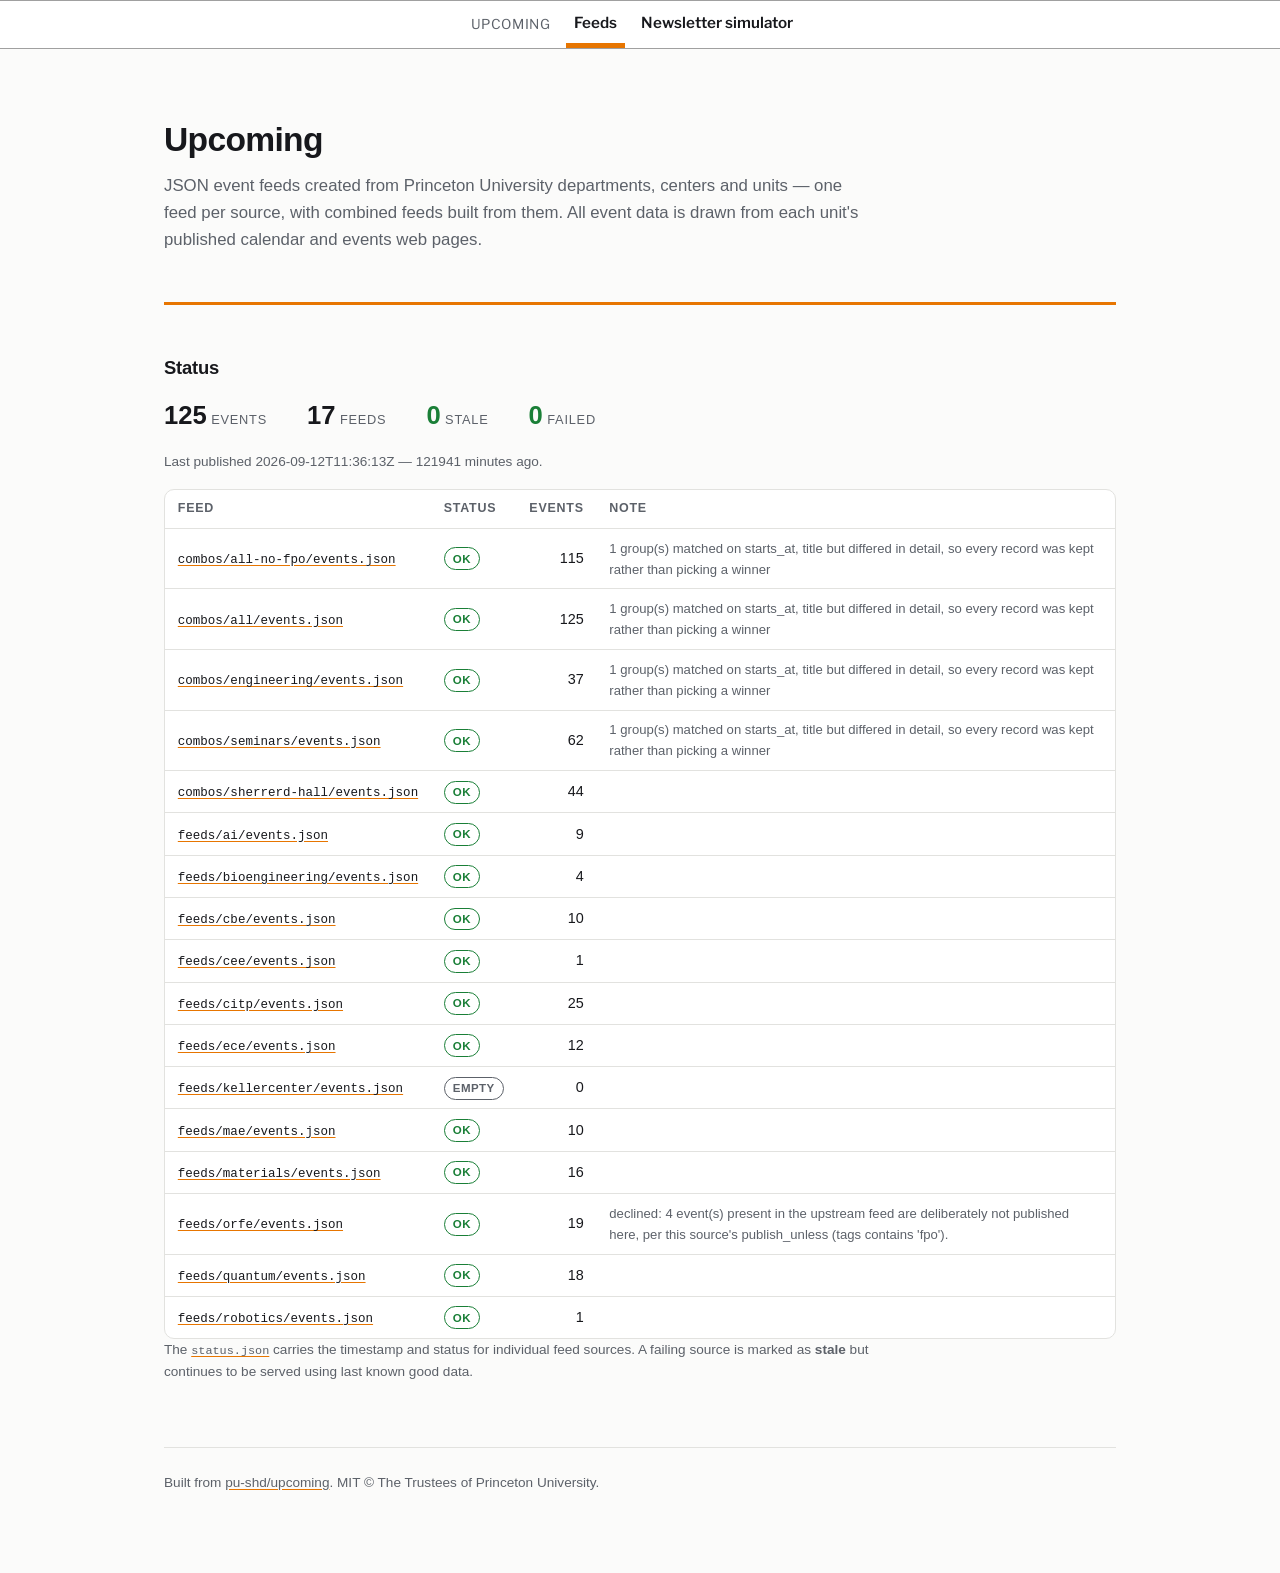
==== commit 62102c0b: "Publish 2026-09-12T11:36:13Z" ====
--- a/index.html
+++ b/index.html
@@ -5,17 +5,23 @@
 <meta name="viewport" content="width=device-width, initial-scale=1">
 <title>Upcoming — Princeton event feeds</title>
 <meta name="description" content="JSON event feeds for Princeton departments, centers and units, with a published health manifest.">
+<link rel="preconnect" href="https://fonts.googleapis.com">
+<link rel="preconnect" href="https://fonts.gstatic.com" crossorigin>
+<link rel="stylesheet" href="https://fonts.googleapis.com/css2?family=Libre+Franklin:wght@400;600&display=swap">
 <link rel="stylesheet" href="style.css">
 </head>
 <body>
+<nav class="menubar" aria-label="Site">
+  <div class="menubar-inner">
+    <h2 class="menubar-title">Upcoming</h2>
+    <ul class="nav">
+      <li><a href="index.html" aria-current="page">Feeds</a></li>
+      <li><a href="simulator.html">Newsletter simulator</a></li>
+    </ul>
+  </div>
+</nav>
+
 <main>
-
-<nav aria-label="Pages">
-  <ul class="nav">
-    <li><a href="index.html" aria-current="page">Feeds</a></li>
-    <li><a href="simulator.html">Newsletter simulator</a></li>
-  </ul>
-</nav>
 
 <header>
   <h1>Upcoming</h1>
--- a/style.css
+++ b/style.css
@@ -11,24 +11,29 @@
   --bg: #fbfbfa; --fg: #17181c; --dim: #5c6169; --line: #e2e2df;
   --card: #ffffff; --accent: #e77500; --ok: #1a7f37; --warn: #9a6700; --bad: #cf222e;
   --mono: ui-monospace, SFMono-Regular, "SF Mono", Menlo, Consolas, monospace;
+  /* The face orfe.princeton.edu loads. Fallbacks are real rather than decorative: if the
+     stylesheet does not arrive, the menu still sets in something close. */
+  --sans: "Libre Franklin", -apple-system, BlinkMacSystemFont, "Segoe UI", Roboto, sans-serif;
+  --menu-line: #a0a0a0;
 }
 
 @media (prefers-color-scheme: dark) {
   :root {
     --bg: #16171a; --fg: #e8e8e6; --dim: #9aa0a8; --line: #2b2d31;
     --card: #1c1e22; --accent: #f5942e; --ok: #3fb950; --warn: #d29922; --bad: #f85149;
+    --menu-line: #3d434c;
   }
 }
 
 * { box-sizing: border-box; }
 
 body {
-  margin: 0; padding: 0 1.25rem 5rem; background: var(--bg); color: var(--fg);
+  margin: 0; padding: 0 0 5rem; background: var(--bg); color: var(--fg);
   font: 16px/1.6 -apple-system, BlinkMacSystemFont, "Segoe UI", Roboto, sans-serif;
   -webkit-font-smoothing: antialiased;
 }
 
-main { max-width: 62rem; margin: 0 auto; }
+main { max-width: 62rem; margin: 0 auto; padding: 0 1.25rem; }
 header { padding: 2rem 0 2rem; border-bottom: 3px solid var(--accent); margin-bottom: 2.5rem; }
 h1 { margin: 0 0 .4rem; font-size: 2.1rem; letter-spacing: -.02em; }
 h2 { margin: 3rem 0 .75rem; font-size: 1.15rem; letter-spacing: -.01em; }
@@ -68,19 +73,49 @@
 
 /* ------------------------------------------------------------------ navigation ----- */
 
+/* Princeton Site Builder's horizontal menu, as orfe.princeton.edu wears it: a sticky
+   full-width band with a hairline above and below, a small uppercase label, and links
+   carrying a 5px transparent bottom border that fills in on hover and for the current
+   page. Values taken from ps_base/css/styles.css rather than estimated -- the padding,
+   the border width, the 600 weight and the .85rem uppercase title are theirs. */
+
+/* Outside `main` rather than inside it. A full-bleed from within a centred column needs
+   `100vw` plus negative margins, and suppressing the horizontal scrollbar that causes
+   means `overflow-x: hidden` on an ancestor -- which silently kills `position: sticky`. */
+.menubar {
+  position: sticky; top: 0; z-index: 99;
+  margin: 0 0 2rem;
+  background: var(--card);
+  border-top: 1px solid var(--menu-line);
+  border-bottom: 1px solid var(--menu-line);
+}
+.menubar-inner {
+  display: flex; justify-content: center; align-items: center;
+  gap: 1rem; max-width: 1440px; margin: 0 auto; padding: 0 1.25rem;
+}
+.menubar-title {
+  font-family: var(--sans);
+  font-weight: 400; font-size: .85rem; text-transform: uppercase;
+  letter-spacing: .04em; color: var(--dim);
+  white-space: nowrap; margin: 0;
+}
 .nav {
-  display: flex; flex-wrap: wrap; gap: .35rem;
-  margin: 0 0 1.75rem; padding: 0; list-style: none;
-  font-size: .84rem;
-}
+  display: flex; flex-wrap: nowrap; overflow-x: auto;
+  margin: 0; padding: 0; list-style: none;
+  scrollbar-width: none; -ms-overflow-style: none;
+}
+.nav::-webkit-scrollbar { display: none; }
 .nav a {
-  display: block; padding: .3rem .7rem; border-radius: 999px;
-  border: 1px solid var(--line); color: var(--dim); text-decoration: none;
-}
-.nav a:hover { border-color: var(--accent); color: var(--fg); }
-.nav a[aria-current="page"] {
-  border-color: var(--accent); color: var(--fg); font-weight: 600;
-}
+  display: block;
+  font-family: var(--sans);
+  font-size: .95rem; font-weight: 600;
+  padding: .625rem .5rem .5rem;
+  margin: 0 .5rem 0 0;
+  border-bottom: 5px solid transparent;
+  color: var(--fg); text-decoration: none; white-space: nowrap;
+}
+.nav a:hover { border-bottom-color: var(--menu-line); }
+.nav a[aria-current="page"] { border-bottom-color: var(--accent); }
 
 /* ------------------------------------------------------------------- controls ------ */
 
@@ -155,6 +190,31 @@
 .summary dt { font-size: .76rem; text-transform: uppercase; letter-spacing: .06em; color: var(--dim); }
 .summary dd { margin: 0; font-size: 1.35rem; font-weight: 600; font-variant-numeric: tabular-nums; }
 .summary.detail dd { font-size: .92rem; font-weight: 400; }
+
+/* The include column. Narrow and centred so it reads as a control rather than data. */
+th.pick, td.pick { width: 1%; padding-right: .4rem; text-align: center; }
+th.pick input, td.pick input { margin: 0; accent-color: var(--accent); }
+tr.dropped td:not(.pick) { opacity: .45; text-decoration: line-through; }
+
+/* The deadline, which is a button that offers to put itself in a calendar. */
+.deadline { position: relative; display: inline-block; }
+.deadline-toggle { font-size: inherit; color: var(--fg); }
+/* `display: flex` beats the browser's `[hidden] { display: none }`, so without this the
+   menu is permanently open however carefully the script sets the attribute. */
+.deadline-menu[hidden] { display: none; }
+
+.deadline-menu {
+  position: absolute; left: 0; top: calc(100% + .35rem); z-index: 5;
+  display: flex; flex-direction: column; gap: .1rem;
+  padding: .4rem; white-space: nowrap;
+  background: var(--card); border: 1px solid var(--line); border-radius: 8px;
+  box-shadow: 0 6px 18px rgb(0 0 0 / 12%);
+}
+.deadline-choice {
+  display: block; padding: .25rem .6rem; border-radius: 5px;
+  font-size: .85rem; color: var(--fg); text-align: left; text-decoration: none;
+}
+.deadline-choice:hover { background: var(--bg); }
 
 .when { white-space: nowrap; font-variant-numeric: tabular-nums; }
 .placeholder-flag { color: var(--warn); font-size: .78rem; white-space: nowrap; }
